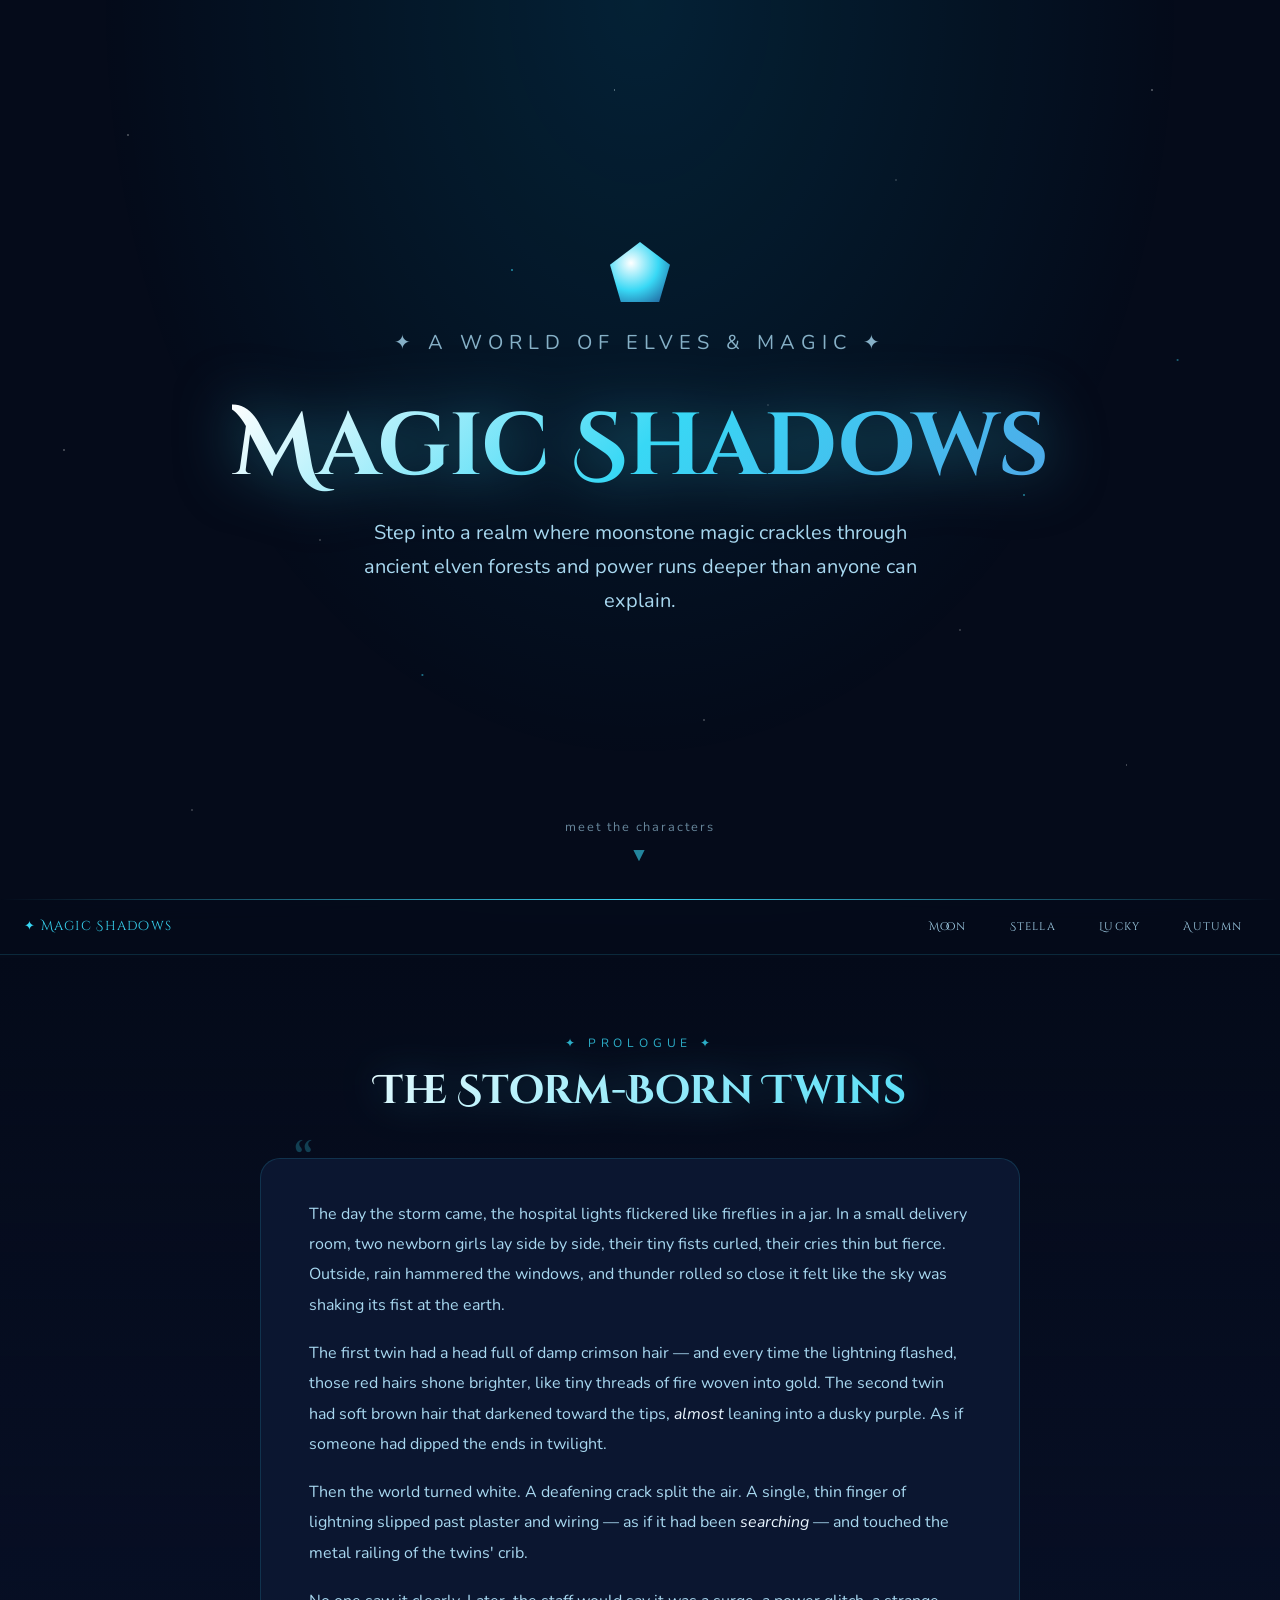
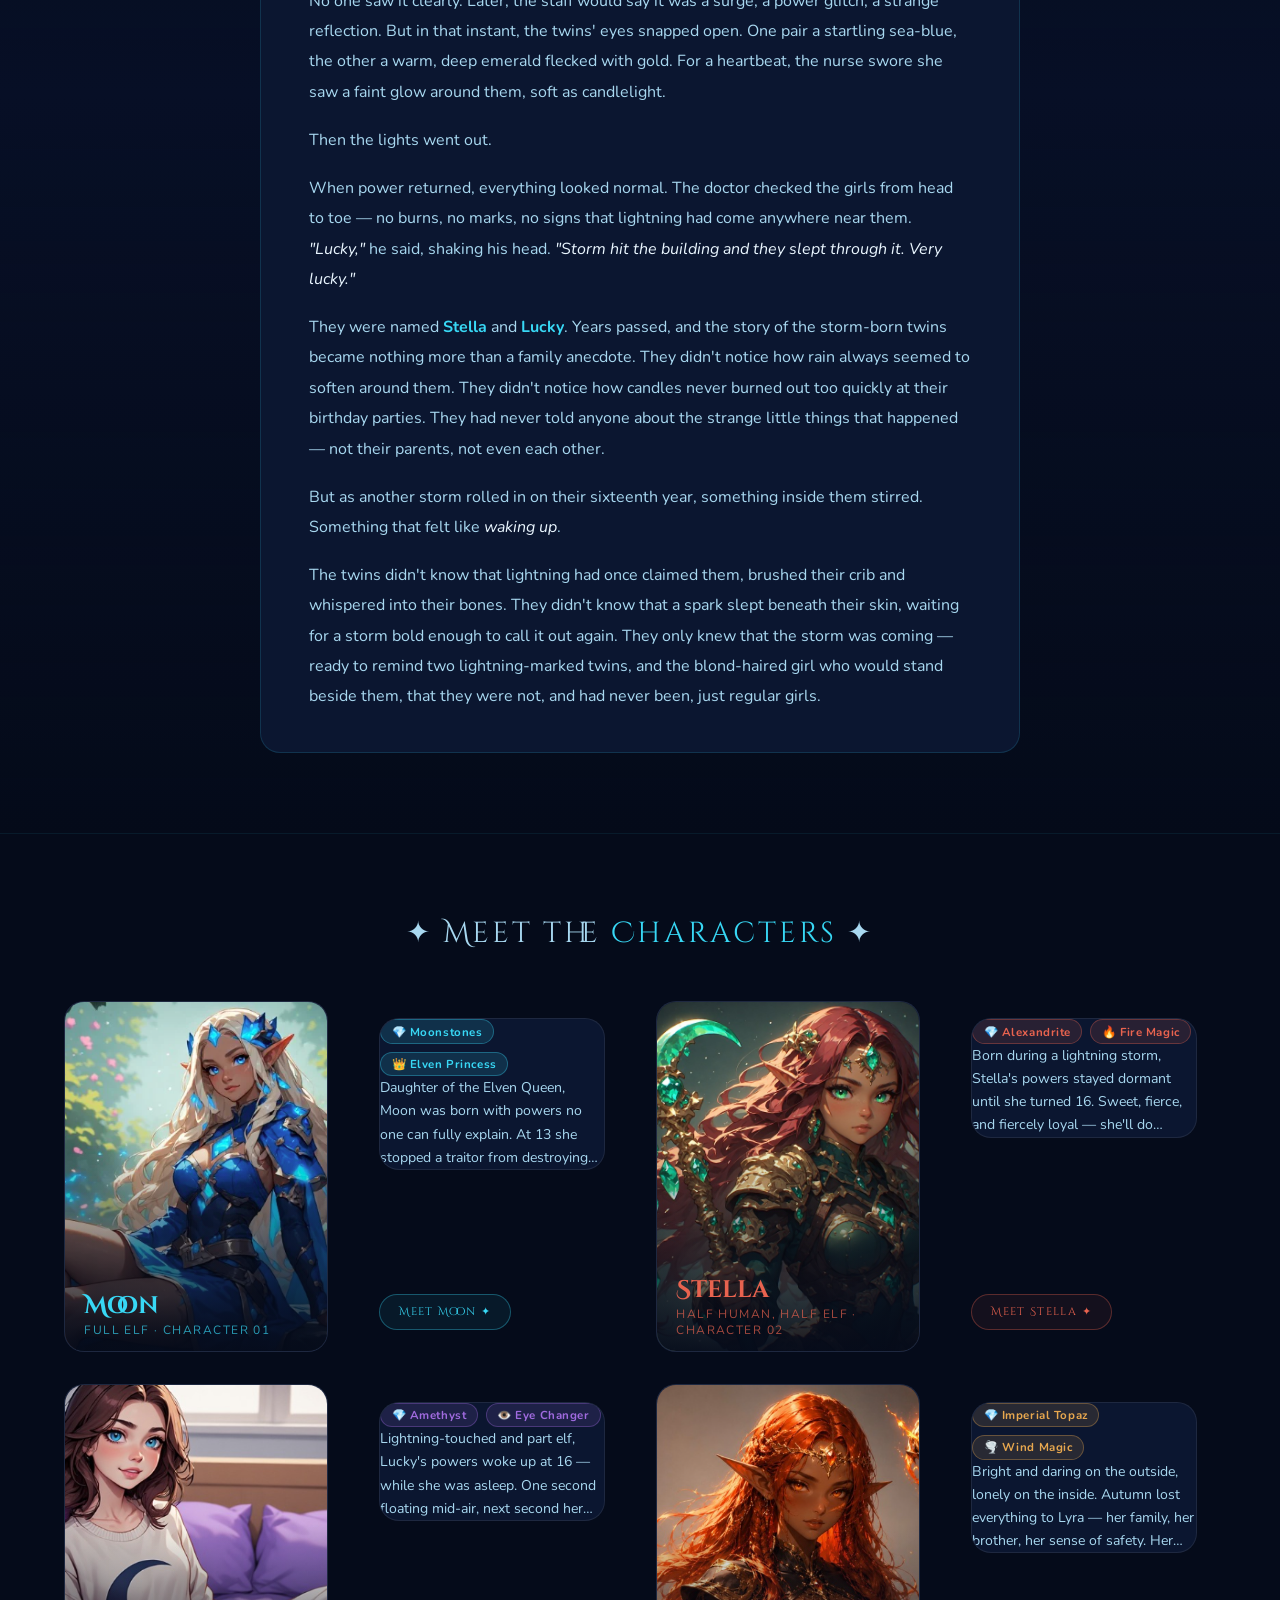
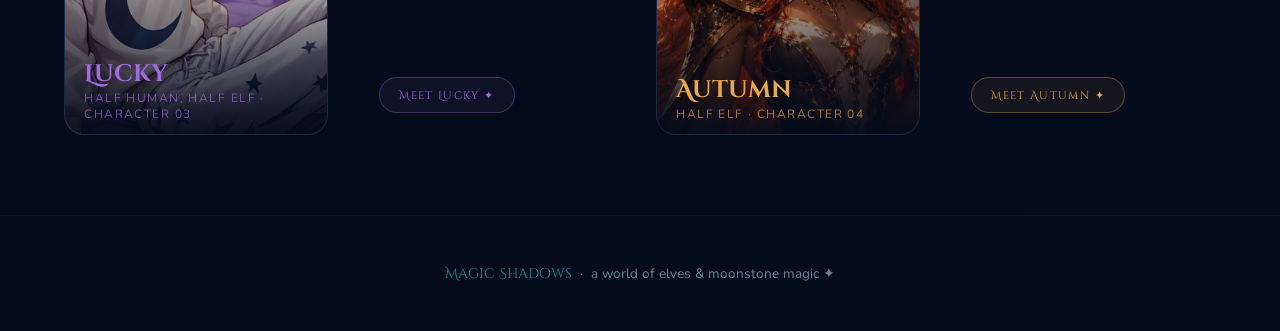
==== index.html @ 9cc31602 "Add prologue section to index page" ====
<!DOCTYPE html>
<html lang="en">
<head>
  <meta charset="UTF-8" />
  <meta name="viewport" content="width=device-width, initial-scale=1.0" />
  <title>Magic Shadows ✨</title>
  <link rel="preconnect" href="https://fonts.googleapis.com" />
  <link rel="preconnect" href="https://fonts.gstatic.com" crossorigin />
  <link href="https://fonts.googleapis.com/css2?family=Cinzel+Decorative:wght@400;700&family=Nunito:ital,wght@0,400;0,600;0,700;1,400&display=swap" rel="stylesheet" />
  <link rel="stylesheet" href="css/styles.css" />
</head>
<body>

<div class="stars"></div>

<!-- ── Hero ── -->
<section class="hero">
  <div class="hero-gem"></div>
  <p class="hero-sparkle">✦ a world of elves &amp; magic ✦</p>
  <h1>Magic Shadows</h1>
  <p>Step into a realm where moonstone magic crackles through ancient elven forests and power runs deeper than anyone can explain.</p>
  <div class="scroll-hint">meet the characters</div>
</section>

<!-- ── Nav ── -->
<nav>
  <a href="index.html" class="nav-home">✦ Magic Shadows</a>
  <a href="moon.html"   class="nav-link">Moon</a>
  <a href="stella.html" class="nav-link">Stella</a>
  <a href="lucky.html"  class="nav-link">Lucky</a>
  <a href="autumn.html" class="nav-link">Autumn</a>
</nav>

<!-- ── Prologue ── -->
<section class="prologue-section">
  <div class="prologue-inner">
    <p class="prologue-label">✦ Prologue ✦</p>
    <h2 class="prologue-title">The Storm-Born Twins</h2>
    <div class="prologue-text">
      <p>The day the storm came, the hospital lights flickered like fireflies in a jar. In a small delivery room, two newborn girls lay side by side, their tiny fists curled, their cries thin but fierce. Outside, rain hammered the windows, and thunder rolled so close it felt like the sky was shaking its fist at the earth.</p>
      <p>The first twin had a head full of damp crimson hair — and every time the lightning flashed, those red hairs shone brighter, like tiny threads of fire woven into gold. The second twin had soft brown hair that darkened toward the tips, <em>almost</em> leaning into a dusky purple. As if someone had dipped the ends in twilight.</p>
      <p>Then the world turned white. A deafening crack split the air. A single, thin finger of lightning slipped past plaster and wiring — as if it had been <em>searching</em> — and touched the metal railing of the twins' crib.</p>
      <p>No one saw it clearly. Later, the staff would say it was a surge, a power glitch, a strange reflection. But in that instant, the twins' eyes snapped open. One pair a startling sea-blue, the other a warm, deep emerald flecked with gold. For a heartbeat, the nurse swore she saw a faint glow around them, soft as candlelight.</p>
      <p>Then the lights went out.</p>
      <p>When power returned, everything looked normal. The doctor checked the girls from head to toe — no burns, no marks, no signs that lightning had come anywhere near them. <em>"Lucky,"</em> he said, shaking his head. <em>"Storm hit the building and they slept through it. Very lucky."</em></p>
      <p>They were named <strong>Stella</strong> and <strong>Lucky</strong>. Years passed, and the story of the storm-born twins became nothing more than a family anecdote. They didn't notice how rain always seemed to soften around them. They didn't notice how candles never burned out too quickly at their birthday parties. They had never told anyone about the strange little things that happened — not their parents, not even each other.</p>
      <p>But as another storm rolled in on their sixteenth year, something inside them stirred. Something that felt like <em>waking up</em>.</p>
      <p>The twins didn't know that lightning had once claimed them, brushed their crib and whispered into their bones. They didn't know that a spark slept beneath their skin, waiting for a storm bold enough to call it out again. They only knew that the storm was coming — ready to remind two lightning-marked twins, and the blond-haired girl who would stand beside them, that they were not, and had never been, just regular girls.</p>
    </div>
  </div>
</section>

<!-- ── Character Previews ── -->
<div class="characters-section">
  <p class="characters-heading">✦ Meet the <span>Characters</span> ✦</p>

  <div class="preview-grid">

    <!-- MOON -->
    <a href="moon.html" class="preview-card" style="--card-accent:#38d8f5">
      <div class="preview-card-img">
        <img src="images/moon-normal.png" alt="Moon" loading="lazy" />
        <div class="preview-card-img-label">
          <div class="preview-card-name" style="color:#38d8f5">Moon</div>
          <div class="preview-card-creature" style="color:#38d8f5">Full Elf · Character 01</div>
        </div>
      </div>
      <div class="preview-card-body">
        <div class="preview-card-gems">
          <span class="preview-gem-tag" style="background:#38d8f522;border:1px solid #38d8f555;color:#38d8f5">💎 Moonstones</span>
          <span class="preview-gem-tag" style="background:#38d8f522;border:1px solid #38d8f555;color:#38d8f5">👑 Elven Princess</span>
        </div>
        <p class="preview-card-summary">Daughter of the Elven Queen, Moon was born with powers no one can fully explain. At 13 she stopped a traitor from destroying the kingdom — and she's only grown stronger since. Her favourite form? The fox. 🦊</p>
        <a href="moon.html" class="preview-card-cta" style="color:#38d8f5;border-color:#38d8f555;background:#38d8f511">
          Meet Moon ✦
        </a>
      </div>
    </a>

    <!-- STELLA -->
    <a href="stella.html" class="preview-card" style="--card-accent:#e8634f">
      <div class="preview-card-img">
        <img src="images/stella-normal.jpg" alt="Stella" loading="lazy" />
        <div class="preview-card-img-label">
          <div class="preview-card-name" style="color:#e8634f">Stella</div>
          <div class="preview-card-creature" style="color:#e8634f">Half Human, Half Elf · Character 02</div>
        </div>
      </div>
      <div class="preview-card-body">
        <div class="preview-card-gems">
          <span class="preview-gem-tag" style="background:#e8634f22;border:1px solid #e8634f55;color:#e8634f">💎 Alexandrite</span>
          <span class="preview-gem-tag" style="background:#e8634f22;border:1px solid #e8634f55;color:#e8634f">🔥 Fire Magic</span>
        </div>
        <p class="preview-card-summary">Born during a lightning storm, Stella's powers stayed dormant until she turned 16. Sweet, fierce, and fiercely loyal — she'll do anything to protect the people she loves. And she really loves fire magic. 🔥</p>
        <a href="stella.html" class="preview-card-cta" style="color:#e8634f;border-color:#e8634f55;background:#e8634f11">
          Meet Stella ✦
        </a>
      </div>
    </a>

    <!-- LUCKY -->
    <a href="lucky.html" class="preview-card" style="--card-accent:#a06bdf">
      <div class="preview-card-img">
        <img src="images/lucky-normal.png" alt="Lucky" loading="lazy" />
        <div class="preview-card-img-label">
          <div class="preview-card-name" style="color:#a06bdf">Lucky</div>
          <div class="preview-card-creature" style="color:#a06bdf">Half Human, Half Elf · Character 03</div>
        </div>
      </div>
      <div class="preview-card-body">
        <div class="preview-card-gems">
          <span class="preview-gem-tag" style="background:#a06bdf22;border:1px solid #a06bdf55;color:#a06bdf">💎 Amethyst</span>
          <span class="preview-gem-tag" style="background:#a06bdf22;border:1px solid #a06bdf55;color:#a06bdf">👁️ Eye Changer</span>
        </div>
        <p class="preview-card-summary">Lightning-touched and part elf, Lucky's powers woke up at 16 — while she was asleep. One second floating mid-air, next second her sister was screaming. Not exactly the cool awakening she imagined. ✨</p>
        <a href="lucky.html" class="preview-card-cta" style="color:#a06bdf;border-color:#a06bdf55;background:#a06bdf11">
          Meet Lucky ✦
        </a>
      </div>
    </a>

    <!-- AUTUMN -->
    <a href="autumn.html" class="preview-card" style="--card-accent:#e8a84f">
      <div class="preview-card-img">
        <img src="images/autumn-normal.png" alt="Autumn" loading="lazy" />
        <div class="preview-card-img-label">
          <div class="preview-card-name" style="color:#e8a84f">Autumn</div>
          <div class="preview-card-creature" style="color:#e8a84f">Half Elf · Character 04</div>
        </div>
      </div>
      <div class="preview-card-body">
        <div class="preview-card-gems">
          <span class="preview-gem-tag" style="background:#e8a84f22;border:1px solid #e8a84f55;color:#e8a84f">💎 Imperial Topaz</span>
          <span class="preview-gem-tag" style="background:#e8a84f22;border:1px solid #e8a84f55;color:#e8a84f">🌪️ Wind Magic</span>
        </div>
        <p class="preview-card-summary">Bright and daring on the outside, lonely on the inside. Autumn lost everything to Lyra — her family, her brother, her sense of safety. Her wind powers are rare enough to be dangerous. And her story is just beginning. 🍂</p>
        <a href="autumn.html" class="preview-card-cta" style="color:#e8a84f;border-color:#e8a84f55;background:#e8a84f11">
          Meet Autumn ✦
        </a>
      </div>
    </a>

  </div>
</div>

<footer>
  <span>Magic Shadows</span> &nbsp;·&nbsp; a world of elves &amp; moonstone magic ✦
</footer>

</body>
</html>
---- css/styles.css ----
/* ═══════════════════════════════════════════════════════════
   Magic Shadows — Shared Stylesheet
   ═══════════════════════════════════════════════════════════ */

*, *::before, *::after { box-sizing: border-box; margin: 0; padding: 0; }

:root {
  --navy:  #050b1a;
  --card:  #0b1630;
  --white: #eaf6ff;
  --soft:  #a8d8f0;
}

html { scroll-behavior: smooth; }

body {
  background: var(--navy);
  color: var(--white);
  font-family: 'Nunito', sans-serif;
  overflow-x: hidden;
}

/* ── Stars ── */
.stars {
  position: fixed; inset: 0; pointer-events: none; z-index: 0;
  background:
    radial-gradient(1px   1px   at 10% 15%, rgba(255,255,255,.8) 0%, transparent 100%),
    radial-gradient(1px   1px   at 25% 60%, rgba(255,255,255,.6) 0%, transparent 100%),
    radial-gradient(1.5px 1.5px at 40% 30%, rgba(56,216,245,.9)  0%, transparent 100%),
    radial-gradient(1px   1px   at 55% 80%, rgba(255,255,255,.7) 0%, transparent 100%),
    radial-gradient(1px   1px   at 70% 20%, rgba(255,255,255,.5) 0%, transparent 100%),
    radial-gradient(1.5px 1.5px at 80% 55%, rgba(56,216,245,.8)  0%, transparent 100%),
    radial-gradient(1px   1px   at 90% 10%, rgba(255,255,255,.9) 0%, transparent 100%),
    radial-gradient(1px   1px   at 15% 90%, rgba(255,255,255,.6) 0%, transparent 100%),
    radial-gradient(1px   1px   at 60% 45%, rgba(255,255,255,.4) 0%, transparent 100%),
    radial-gradient(1.5px 1.5px at 33% 75%, rgba(56,216,245,.7)  0%, transparent 100%),
    radial-gradient(1px   1px   at 88% 85%, rgba(255,255,255,.5) 0%, transparent 100%),
    radial-gradient(1px   1px   at  5% 50%, rgba(255,255,255,.8) 0%, transparent 100%),
    radial-gradient(1px   1px   at 75% 70%, rgba(255,255,255,.6) 0%, transparent 100%),
    radial-gradient(1px   1px   at 48% 10%, rgba(255,255,255,.7) 0%, transparent 100%),
    radial-gradient(1.5px 1.5px at 92% 40%, rgba(56,216,245,.6)  0%, transparent 100%);
}

/* ── Nav ── */
nav {
  position: sticky; top: 0; z-index: 100;
  background: rgba(5,11,26,.85); backdrop-filter: blur(12px);
  border-bottom: 1px solid rgba(56,216,245,.15);
  display: flex; justify-content: center; align-items: center;
  gap: 1rem; padding: .75rem 1.5rem; flex-wrap: wrap;
}

.nav-home {
  font-family: 'Cinzel Decorative', serif;
  font-size: .8rem; color: #38d8f5; text-decoration: none;
  letter-spacing: .1em; margin-right: auto;
  transition: opacity .2s;
}
.nav-home:hover { opacity: .7; }

nav a.nav-link {
  font-family: 'Cinzel Decorative', serif;
  font-size: .7rem; color: var(--soft); text-decoration: none;
  letter-spacing: .1em; padding: .4rem .8rem; border-radius: 20px;
  border: 1px solid transparent; transition: all .2s;
}
nav a.nav-link:hover, nav a.nav-link.active {
  color: #38d8f5; border-color: rgba(56,216,245,.4);
  background: rgba(56,216,245,.08); text-shadow: 0 0 10px #38d8f5;
}

/* ── Footer ── */
footer {
  position: relative; z-index: 1; text-align: center; padding: 3rem 1rem;
  border-top: 1px solid rgba(56,216,245,.1);
  color: var(--soft); font-size: .85rem; opacity: .6;
}
footer span { font-family: 'Cinzel Decorative', serif; color: #38d8f5; opacity: 1; }

/* ── Lightbox ── */
.lightbox {
  display: none; position: fixed; inset: 0; z-index: 1000;
  background: rgba(0,0,0,.85); backdrop-filter: blur(8px);
  align-items: center; justify-content: center;
}
.lightbox.open { display: flex; }
.lightbox img {
  max-width: 90vw; max-height: 90vh; border-radius: 16px;
  border: 2px solid rgba(56,216,245,.5); box-shadow: 0 0 60px rgba(0,200,255,.3);
}
.lightbox-close {
  position: absolute; top: 1.5rem; right: 1.5rem;
  background: none; border: none; color: var(--white);
  font-size: 2rem; cursor: pointer; opacity: .7; transition: opacity .2s;
}
.lightbox-close:hover { opacity: 1; }

/* ══════════════════════════════════════════════
   PROLOGUE
   ══════════════════════════════════════════════ */

.prologue-section {
  position: relative; z-index: 1;
  padding: 5rem 1.5rem;
  background: linear-gradient(180deg, transparent, rgba(10,20,50,.5), transparent);
  border-bottom: 1px solid rgba(56,216,245,.08);
}

.prologue-inner {
  max-width: 760px; margin: 0 auto; text-align: center;
}

.prologue-label {
  font-size: .75rem; letter-spacing: .4em; text-transform: uppercase;
  color: #38d8f5; margin-bottom: .8rem; opacity: .8;
}

.prologue-title {
  font-family: 'Cinzel Decorative', serif;
  font-size: clamp(1.5rem, 4vw, 2.5rem);
  background: linear-gradient(135deg, #fff, #38d8f5);
  -webkit-background-clip: text; -webkit-text-fill-color: transparent; background-clip: text;
  filter: drop-shadow(0 0 20px rgba(56,216,245,.3));
  margin-bottom: 2.5rem;
}

.prologue-text {
  text-align: left;
  background: #0b1630;
  border: 1px solid rgba(56,216,245,.15);
  border-radius: 20px;
  padding: 2.5rem 3rem;
  position: relative;
}

/* decorative quote mark */
.prologue-text::before {
  content: '\201C';
  position: absolute; top: -1.2rem; left: 2rem;
  font-family: 'Cinzel Decorative', serif;
  font-size: 4rem; line-height: 1;
  color: #38d8f5; opacity: .25;
  pointer-events: none;
}

.prologue-text p {
  color: var(--soft);
  font-size: 1rem; line-height: 1.9;
  margin-bottom: 1.1rem;
}
.prologue-text p:last-child { margin-bottom: 0; }

.prologue-text em { color: var(--white); font-style: italic; }
.prologue-text strong { color: #38d8f5; font-weight: 700; }

@media (max-width: 600px) {
  .prologue-text { padding: 1.5rem; }
}

/* ══════════════════════════════════════════════
   INDEX PAGE — Preview Cards
   ══════════════════════════════════════════════ */

.hero {
  position: relative; z-index: 1; min-height: 100vh;
  display: flex; flex-direction: column;
  align-items: center; justify-content: center;
  text-align: center; padding: 2rem;
  background: radial-gradient(ellipse at 50% 0%, rgba(0,200,255,.12) 0%, transparent 60%);
}
.hero::before {
  content: ''; position: absolute; bottom: 0; left: 0; right: 0; height: 1px;
  background: linear-gradient(90deg, transparent, #38d8f5, transparent);
}
.hero-sparkle {
  font-size: 1.1rem; letter-spacing: .3em; text-transform: uppercase;
  color: #38d8f5; margin-bottom: 1rem; opacity: .8;
}
.hero h1 {
  font-family: 'Cinzel Decorative', serif;
  font-size: clamp(2.5rem, 8vw, 5.5rem); font-weight: 700;
  background: linear-gradient(135deg, #fff 0%, #38d8f5 50%, #4fa8e8 100%);
  -webkit-background-clip: text; -webkit-text-fill-color: transparent; background-clip: text;
  filter: drop-shadow(0 0 30px rgba(56,216,245,.5));
  line-height: 1.1; margin-bottom: 1.2rem;
}
.hero p {
  font-size: clamp(1rem, 2.5vw, 1.25rem);
  color: var(--soft); max-width: 560px; line-height: 1.7; margin-bottom: 2.5rem;
}
.hero-gem {
  width: 60px; height: 60px; margin-bottom: 1.5rem;
  background: radial-gradient(circle at 35% 35%, #fff, #38d8f5 50%, #1a4a8a);
  clip-path: polygon(50% 0%, 100% 38%, 82% 100%, 18% 100%, 0% 38%);
  filter: drop-shadow(0 0 20px #38d8f5);
  animation: gemPulse 3s ease-in-out infinite;
}
@keyframes gemPulse {
  0%,100% { filter: drop-shadow(0 0 20px #38d8f5); transform: scale(1); }
  50%      { filter: drop-shadow(0 0 40px #00c8ff); transform: scale(1.08); }
}
.scroll-hint {
  position: absolute; bottom: 2rem;
  display: flex; flex-direction: column; align-items: center; gap: .4rem;
  font-size: .8rem; color: var(--soft); opacity: .6; letter-spacing: .15em;
  animation: bounce 2s ease-in-out infinite;
}
.scroll-hint::after { content: '▼'; font-size: 1.2rem; color: #38d8f5; }
@keyframes bounce {
  0%,100% { transform: translateY(0); }
  50%      { transform: translateY(6px); }
}

/* Characters preview grid */
.characters-section {
  position: relative; z-index: 1;
  padding: 5rem 1.5rem;
  max-width: 1200px; margin: 0 auto;
}

.characters-heading {
  font-family: 'Cinzel Decorative', serif;
  font-size: clamp(1.2rem, 3vw, 1.8rem);
  text-align: center; margin-bottom: 3rem;
  color: var(--soft); letter-spacing: .1em;
}
.characters-heading span { color: #38d8f5; }

.preview-grid {
  display: grid;
  grid-template-columns: repeat(auto-fill, minmax(260px, 1fr));
  gap: 2rem;
}

.preview-card {
  background: var(--card);
  border-radius: 20px; overflow: hidden;
  border: 1px solid rgba(255,255,255,.08);
  text-decoration: none; color: inherit;
  display: flex; flex-direction: column;
  transition: transform .3s, box-shadow .3s, border-color .3s;
  position: relative;
}
.preview-card:hover {
  transform: translateY(-8px);
}

.preview-card-img {
  position: relative; aspect-ratio: 3/4; overflow: hidden;
}
.preview-card-img img {
  width: 100%; height: 100%; object-fit: cover; object-position: top;
  display: block; transition: transform .5s ease;
}
.preview-card:hover .preview-card-img img { transform: scale(1.06); }

.preview-card-img-placeholder {
  width: 100%; aspect-ratio: 3/4;
  display: flex; align-items: center; justify-content: center;
  flex-direction: column; gap: .5rem;
  background: rgba(11,22,48,.9);
  color: rgba(255,255,255,.2); font-size: .85rem; letter-spacing: .1em;
}
.preview-card-img-placeholder span { font-size: 2.5rem; opacity: .3; }

/* Gradient overlay on image */
.preview-card-img::after {
  content: ''; position: absolute; inset: 0;
  background: linear-gradient(180deg, transparent 40%, rgba(5,11,26,.95) 100%);
  pointer-events: none;
}

/* Name over image */
.preview-card-img-label {
  position: absolute; bottom: 0; left: 0; right: 0; z-index: 1;
  padding: 1.2rem 1.2rem .8rem;
}
.preview-card-name {
  font-family: 'Cinzel Decorative', serif;
  font-size: 1.5rem; font-weight: 700; line-height: 1;
  margin-bottom: .25rem;
}
.preview-card-creature {
  font-size: .75rem; text-transform: uppercase; letter-spacing: .12em;
  opacity: .7;
}

/* Card body */
.preview-card-body {
  padding: 1.1rem 1.2rem 1.4rem;
  flex: 1; display: flex; flex-direction: column; gap: .9rem;
}

.preview-card-gems {
  display: flex; gap: .5rem; flex-wrap: wrap;
}
.preview-gem-tag {
  font-size: .72rem; padding: .2rem .65rem; border-radius: 20px;
  letter-spacing: .05em; font-weight: 700;
}

.preview-card-summary {
  font-size: .88rem; line-height: 1.65;
  color: var(--soft); flex: 1;
  display: -webkit-box;
  -webkit-line-clamp: 4;
  -webkit-box-orient: vertical;
  overflow: hidden;
}

.preview-card-cta {
  display: inline-flex; align-items: center; gap: .5rem;
  font-family: 'Cinzel Decorative', serif;
  font-size: .7rem; letter-spacing: .12em;
  padding: .6rem 1.2rem; border-radius: 30px;
  border: 1px solid; text-decoration: none;
  transition: all .2s; align-self: flex-start;
  margin-top: auto;
}
.preview-card-cta:hover { opacity: .85; transform: translateX(3px); }

/* Accent glow on hover */
.preview-card::before {
  content: ''; position: absolute; inset: 0; border-radius: 20px;
  opacity: 0; transition: opacity .3s; pointer-events: none;
  box-shadow: inset 0 0 0 1px var(--card-accent, #38d8f5);
}
.preview-card:hover::before { opacity: 1; }
.preview-card:hover {
  box-shadow: 0 20px 60px color-mix(in srgb, var(--card-accent, #38d8f5) 25%, transparent);
}

/* ══════════════════════════════════════════════
   DETAIL PAGES — Character Card
   ══════════════════════════════════════════════ */

main { position: relative; z-index: 1; }

.character-section { padding: 5rem 1.5rem; }
.section-inner { max-width: 1100px; margin: 0 auto; }

.char-label {
  font-size: .75rem; letter-spacing: .4em; text-transform: uppercase;
  margin-bottom: .6rem; opacity: .8;
}
.char-title {
  font-family: 'Cinzel Decorative', serif;
  font-size: clamp(1.8rem, 5vw, 3rem);
  filter: drop-shadow(0 0 20px rgba(56,216,245,.4));
  margin-bottom: 2.5rem;
}

.intro-card {
  display: grid; grid-template-columns: 1fr 1fr;
  gap: 3rem; align-items: center; margin-bottom: 3rem;
}
@media (max-width: 700px) { .intro-card { grid-template-columns: 1fr; } }

.intro-img-wrap {
  position: relative; border-radius: 20px; overflow: hidden;
  border: 2px solid rgba(56,216,245,.3);
  box-shadow: 0 0 40px rgba(0,200,255,.2), 0 0 80px rgba(0,200,255,.08);
}
.intro-img-wrap img { width: 100%; display: block; transition: transform .4s ease; }
.intro-img-wrap:hover img { transform: scale(1.04); }
.intro-img-wrap::after {
  content: ''; position: absolute; inset: 0;
  background: linear-gradient(180deg, transparent 60%, rgba(5,11,26,.7));
  pointer-events: none;
}
.img-placeholder {
  width: 100%; aspect-ratio: 1/1;
  display: flex; flex-direction: column; align-items: center; justify-content: center;
  background: rgba(11,22,48,.8); color: rgba(255,255,255,.3);
  font-size: .9rem; gap: .5rem; letter-spacing: .1em;
}
.img-placeholder span { font-size: 2rem; opacity: .4; }

.stat-grid { display: grid; grid-template-columns: 1fr 1fr; gap: .8rem 1.5rem; }
.stat {
  background: var(--card); border: 1px solid rgba(56,216,245,.15);
  border-radius: 12px; padding: .7rem 1rem; transition: border-color .2s, box-shadow .2s;
}
.stat:hover { border-color: rgba(56,216,245,.4); box-shadow: 0 0 15px rgba(56,216,245,.1); }
.stat-label {
  font-size: .7rem; text-transform: uppercase; letter-spacing: .15em;
  opacity: .8; margin-bottom: .2rem;
}
.stat-value { font-weight: 700; font-size: .95rem; color: var(--white); }
.stat.wide { grid-column: span 2; }
.stat.missing .stat-value { color: rgba(255,255,255,.3); font-style: italic; font-weight: 400; }

.powers-list { display: flex; flex-wrap: wrap; gap: .5rem; margin-top: .4rem; }
.power-tag { border-radius: 20px; padding: .25rem .75rem; font-size: .8rem; white-space: nowrap; }

.story-box {
  background: var(--card); border-radius: 16px;
  border: 1px solid rgba(56,216,245,.15);
  padding: 1.5rem 2rem; margin-top: 1.5rem;
  line-height: 1.8; color: var(--soft); font-size: .95rem; position: relative;
}
.story-box::before {
  content: '✦'; position: absolute; top: -12px; left: 1.5rem;
  background: var(--navy); padding: 0 .5rem; font-size: 1.2rem;
  color: var(--story-accent, #38d8f5);
}
.story-box.missing {
  color: rgba(255,255,255,.25); font-style: italic; text-align: center; padding: 2rem;
}

.gem-divider { display: flex; align-items: center; gap: 1rem; margin: 2rem 0; }
.gem-divider::before, .gem-divider::after {
  content: ''; flex: 1; height: 1px;
  background: linear-gradient(90deg, transparent, rgba(56,216,245,.3), transparent);
}
.gem-icon {
  width: 16px; height: 16px;
  clip-path: polygon(50% 0%, 100% 38%, 82% 100%, 18% 100%, 0% 38%);
}

.forms-section-title {
  font-family: 'Cinzel Decorative', serif; font-size: 1.1rem;
  margin: 2.5rem 0 1rem;
  display: flex; align-items: center; gap: 1rem;
}
.forms-section-title::after {
  content: ''; flex: 1; height: 1px;
  background: linear-gradient(90deg, rgba(56,216,245,.4), transparent);
}

.forms-grid {
  display: grid; grid-template-columns: repeat(auto-fill, minmax(200px, 1fr)); gap: 1.2rem;
}
.form-card {
  background: var(--card); border: 1px solid rgba(56,216,245,.15);
  border-radius: 16px; overflow: hidden; cursor: pointer;
  transition: transform .3s, border-color .3s, box-shadow .3s;
}
.form-card:hover {
  transform: translateY(-6px); border-color: rgba(56,216,245,.5);
  box-shadow: 0 10px 40px rgba(0,200,255,.2);
}
.form-card img { width: 100%; aspect-ratio: 1/1; object-fit: cover; display: block; }
.form-placeholder {
  width: 100%; aspect-ratio: 1/1;
  display: flex; align-items: center; justify-content: center;
  flex-direction: column; gap: .4rem;
  background: rgba(11,22,48,.8); color: rgba(255,255,255,.2);
  font-size: .75rem; letter-spacing: .1em;
}
.form-placeholder span { font-size: 1.8rem; opacity: .3; }
.form-card-label {
  padding: .6rem 1rem; font-size: .8rem; font-weight: 700;
  text-transform: uppercase; letter-spacing: .1em; text-align: center;
}

/* Back button on detail pages */
.back-btn {
  display: inline-flex; align-items: center; gap: .5rem;
  font-family: 'Cinzel Decorative', serif; font-size: .7rem;
  letter-spacing: .1em; color: var(--soft); text-decoration: none;
  padding: .5rem 1rem; border-radius: 20px;
  border: 1px solid rgba(255,255,255,.1);
  transition: all .2s; margin-right: auto;
}
.back-btn:hover { color: #38d8f5; border-color: rgba(56,216,245,.4); }

/* Detail page hero banner */
.detail-hero {
  position: relative; z-index: 1;
  padding: 4rem 1.5rem 2rem;
  text-align: center;
  background: radial-gradient(ellipse at 50% 0%, rgba(0,200,255,.08) 0%, transparent 60%);
}
.detail-hero::after {
  content: ''; position: absolute; bottom: 0; left: 0; right: 0; height: 1px;
  background: linear-gradient(90deg, transparent, rgba(56,216,245,.3), transparent);
}
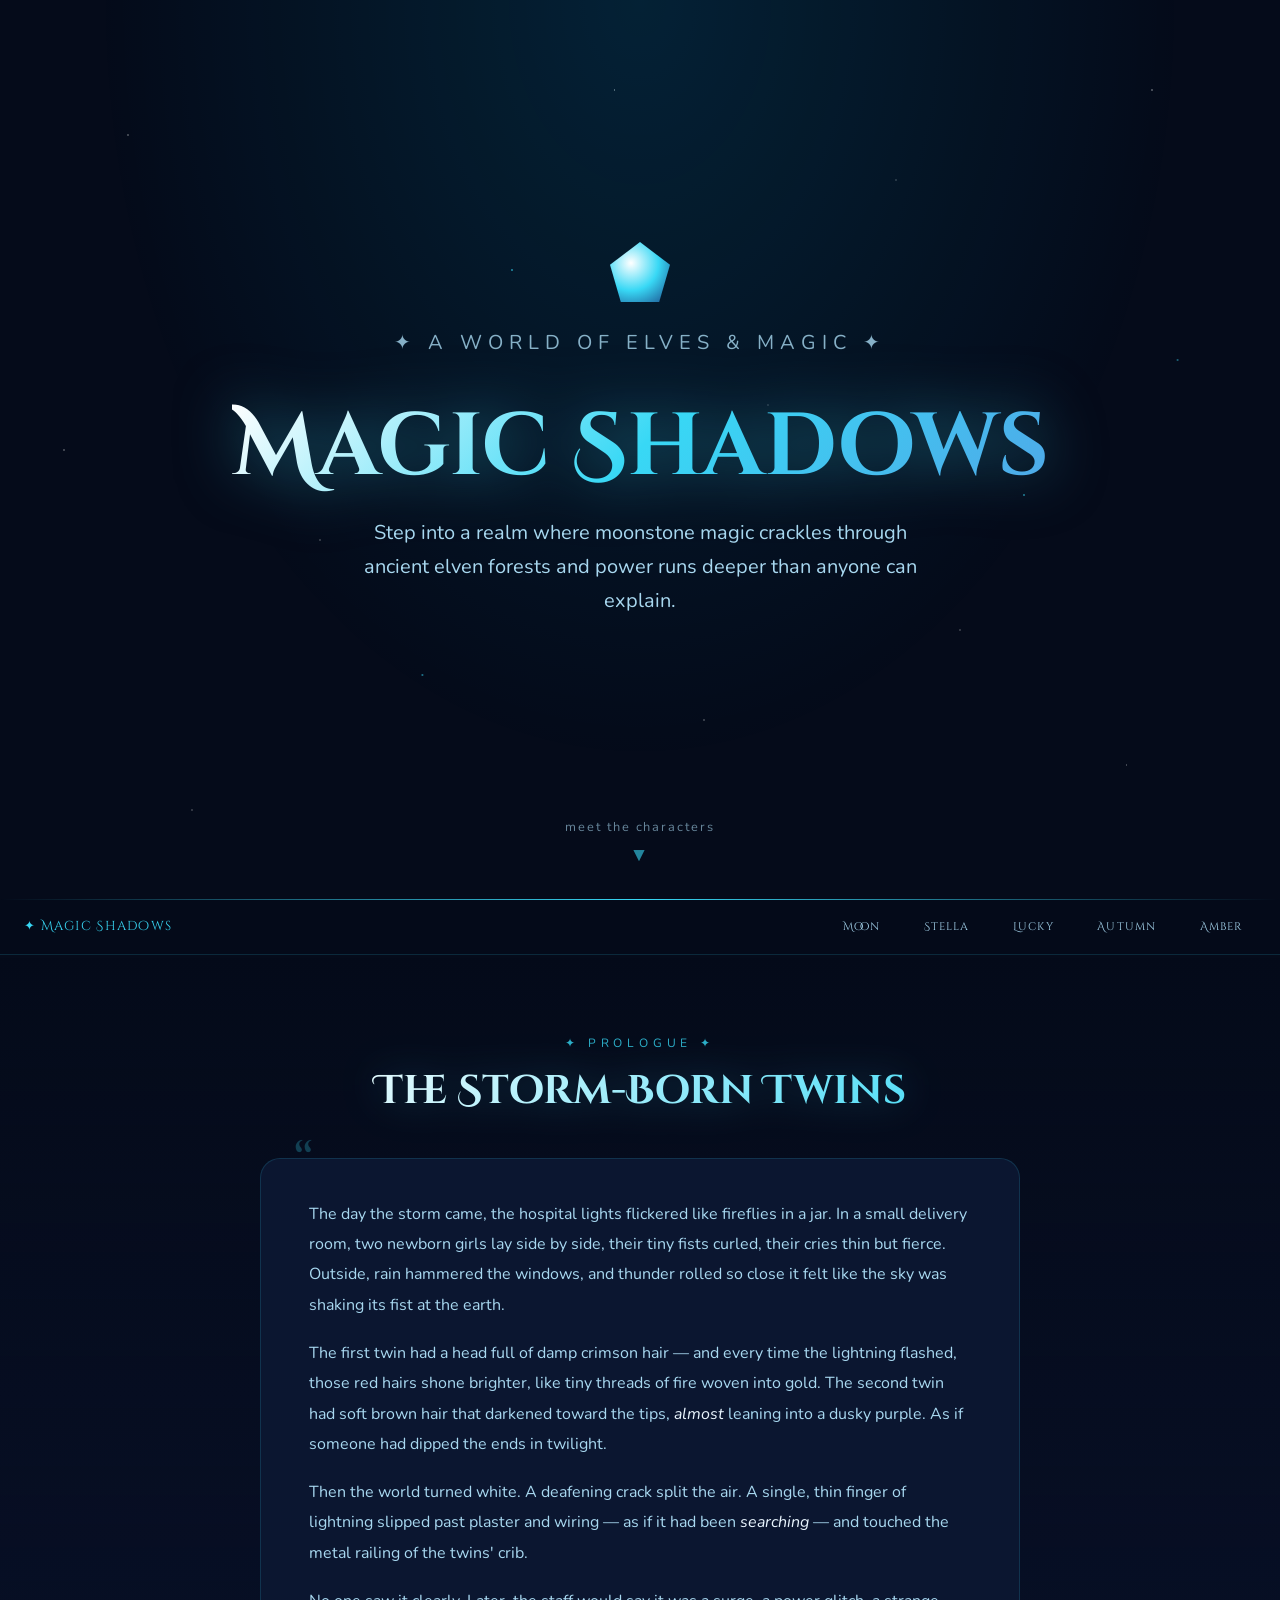
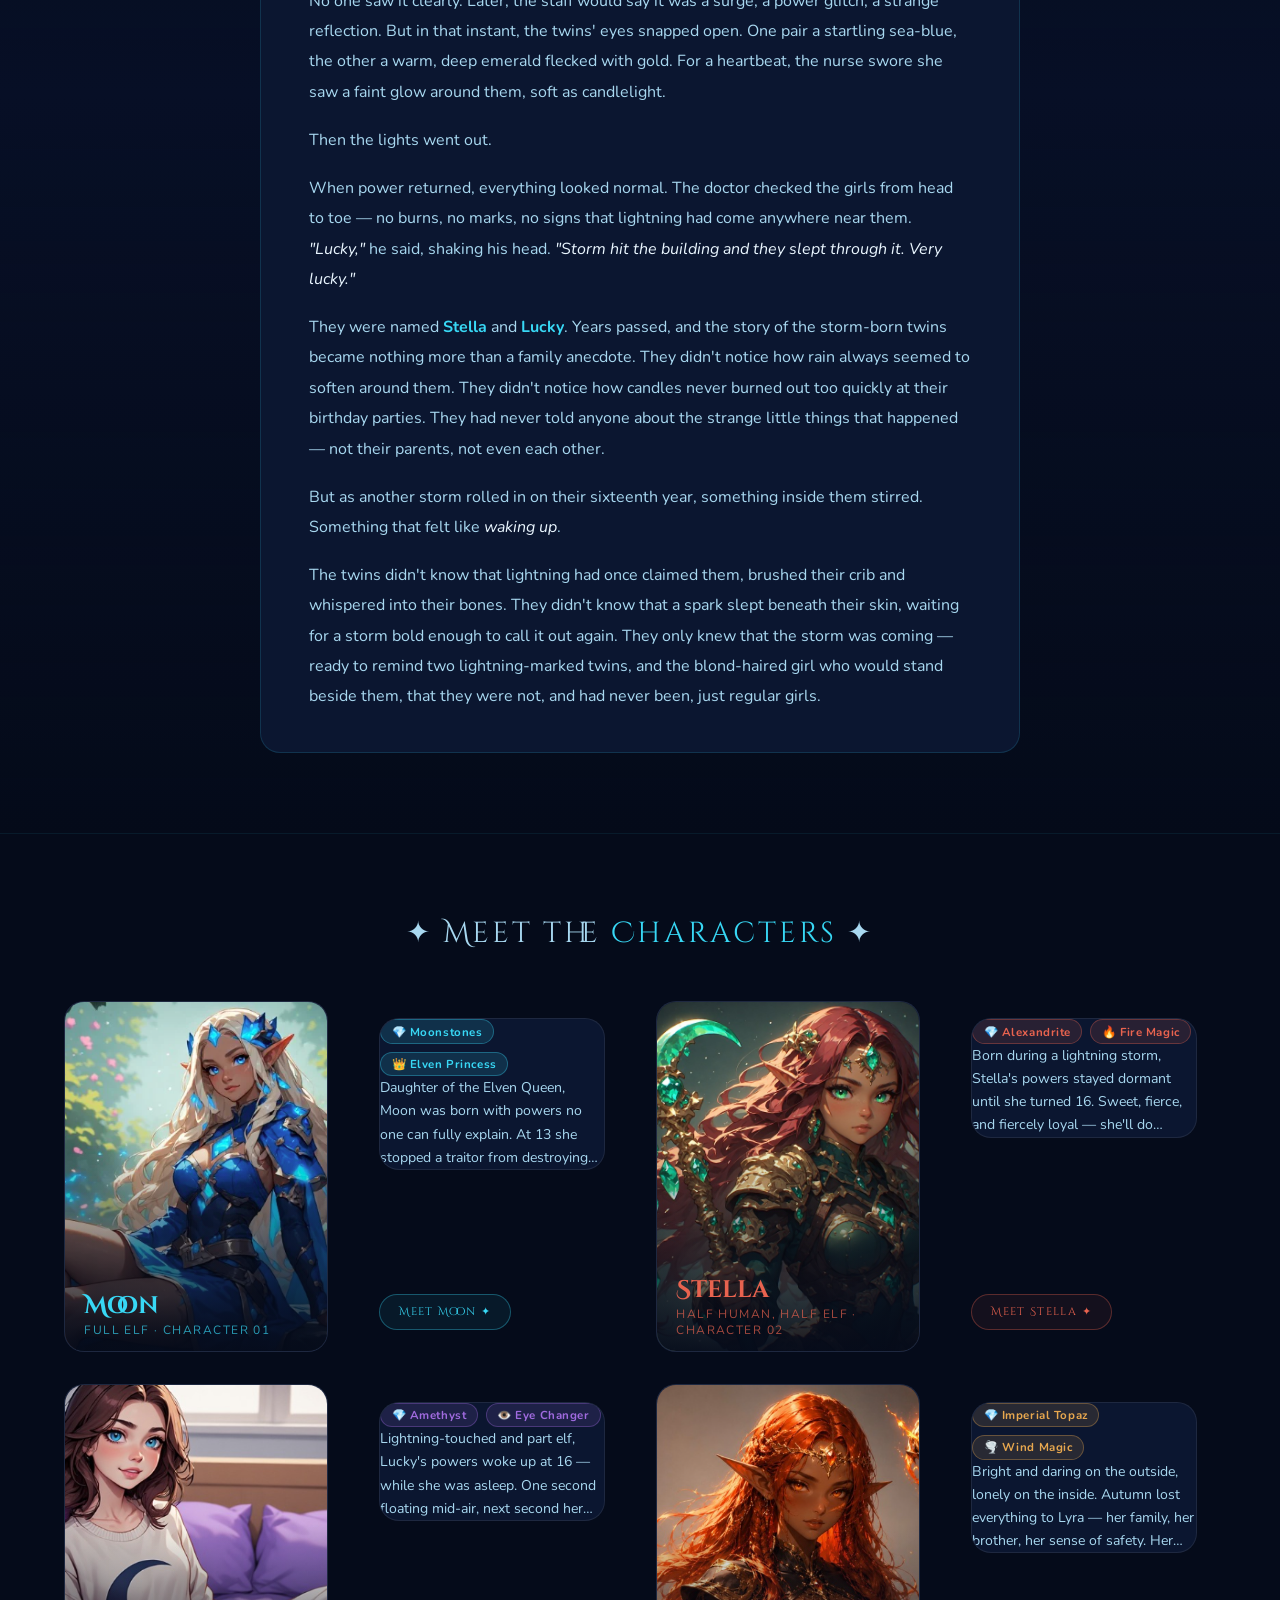
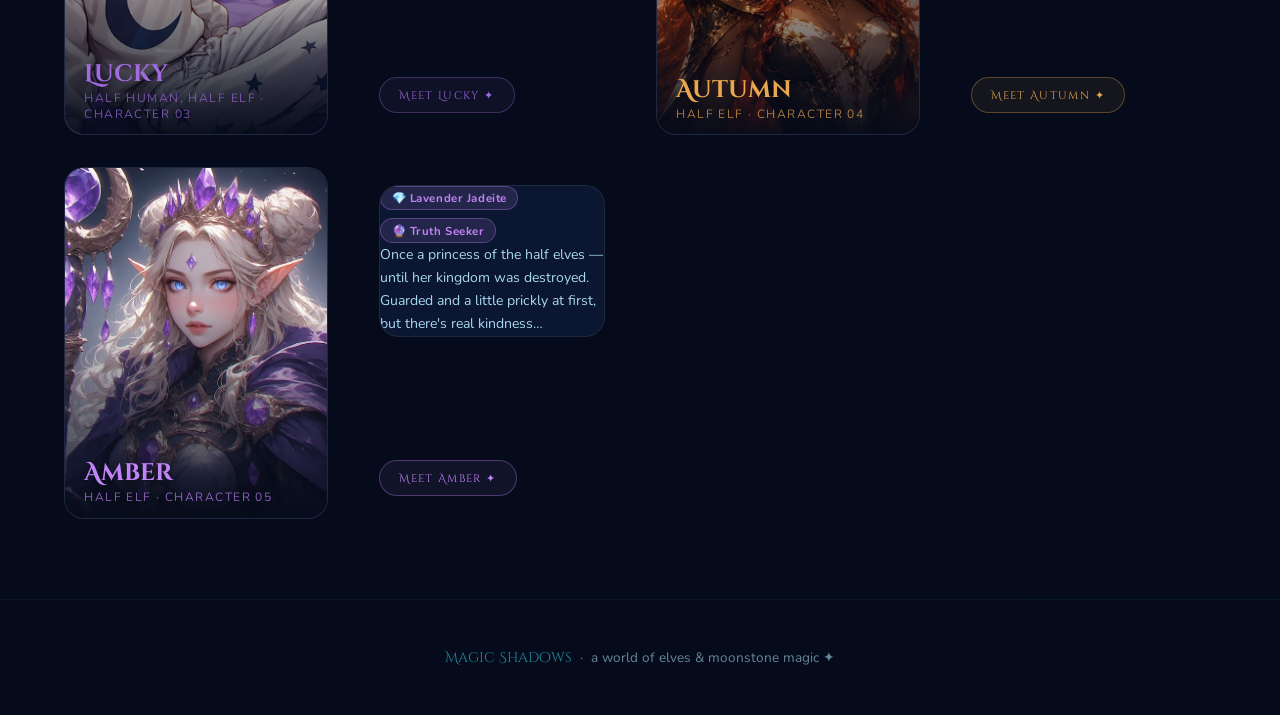
==== commit 6dfd0e59: "Add Amber as Character 05 with all images and nav updates" ====
--- a/index.html
+++ b/index.html
@@ -29,6 +29,7 @@
   <a href="stella.html" class="nav-link">Stella</a>
   <a href="lucky.html"  class="nav-link">Lucky</a>
   <a href="autumn.html" class="nav-link">Autumn</a>
+  <a href="amber.html"  class="nav-link">Amber</a>
 </nav>
 
 <!-- ── Prologue ── -->
@@ -140,6 +141,27 @@
       </div>
     </a>
 
+    <!-- AMBER -->
+    <a href="amber.html" class="preview-card" style="--card-accent:#c084f5">
+      <div class="preview-card-img">
+        <img src="images/amber-battle.png" alt="Amber" loading="lazy" />
+        <div class="preview-card-img-label">
+          <div class="preview-card-name" style="color:#c084f5">Amber</div>
+          <div class="preview-card-creature" style="color:#c084f5">Half Elf · Character 05</div>
+        </div>
+      </div>
+      <div class="preview-card-body">
+        <div class="preview-card-gems">
+          <span class="preview-gem-tag" style="background:#c084f522;border:1px solid #c084f555;color:#c084f5">💎 Lavender Jadeite</span>
+          <span class="preview-gem-tag" style="background:#c084f522;border:1px solid #c084f555;color:#c084f5">🔮 Truth Seeker</span>
+        </div>
+        <p class="preview-card-summary">Once a princess of the half elves — until her kingdom was destroyed. Guarded and a little prickly at first, but there's real kindness underneath. She's still learning to trust, still learning her powers. Her story is just beginning. 💜</p>
+        <a href="amber.html" class="preview-card-cta" style="color:#c084f5;border-color:#c084f555;background:#c084f511">
+          Meet Amber ✦
+        </a>
+      </div>
+    </a>
+
   </div>
 </div>
 
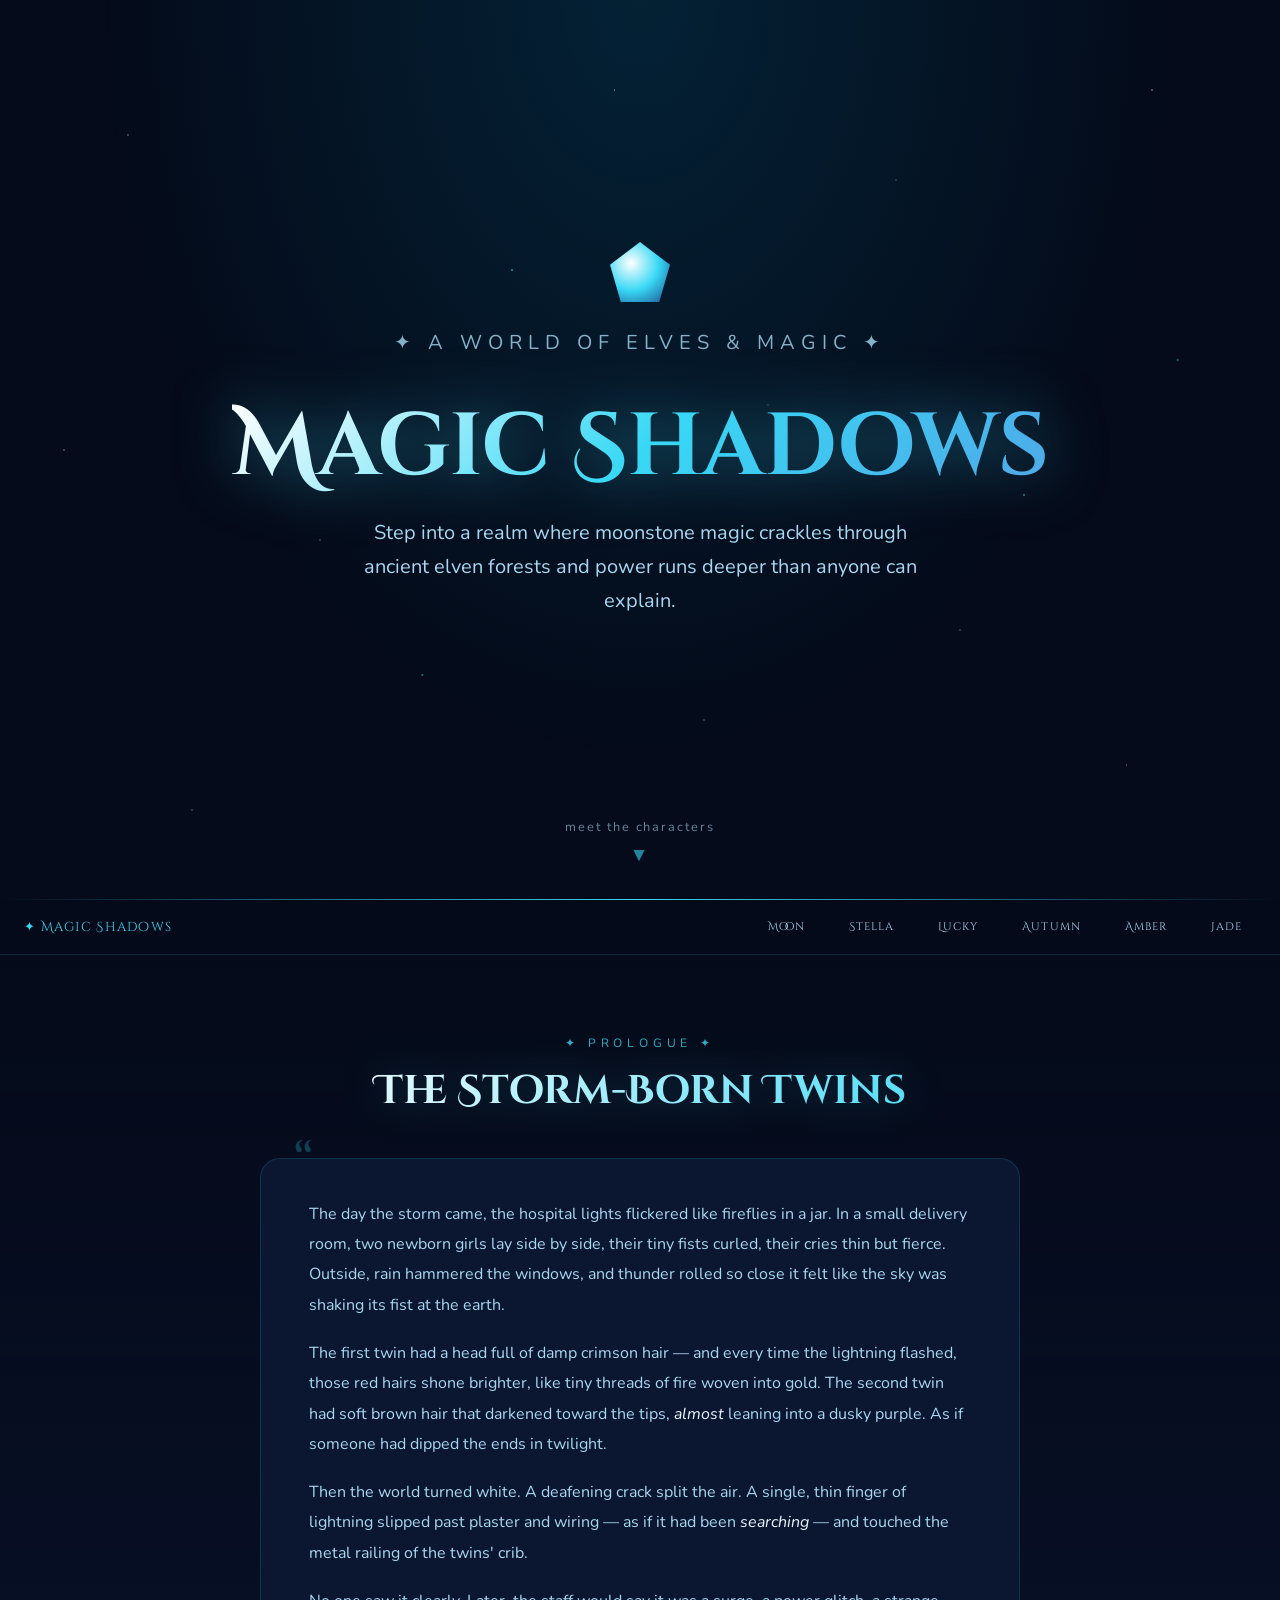
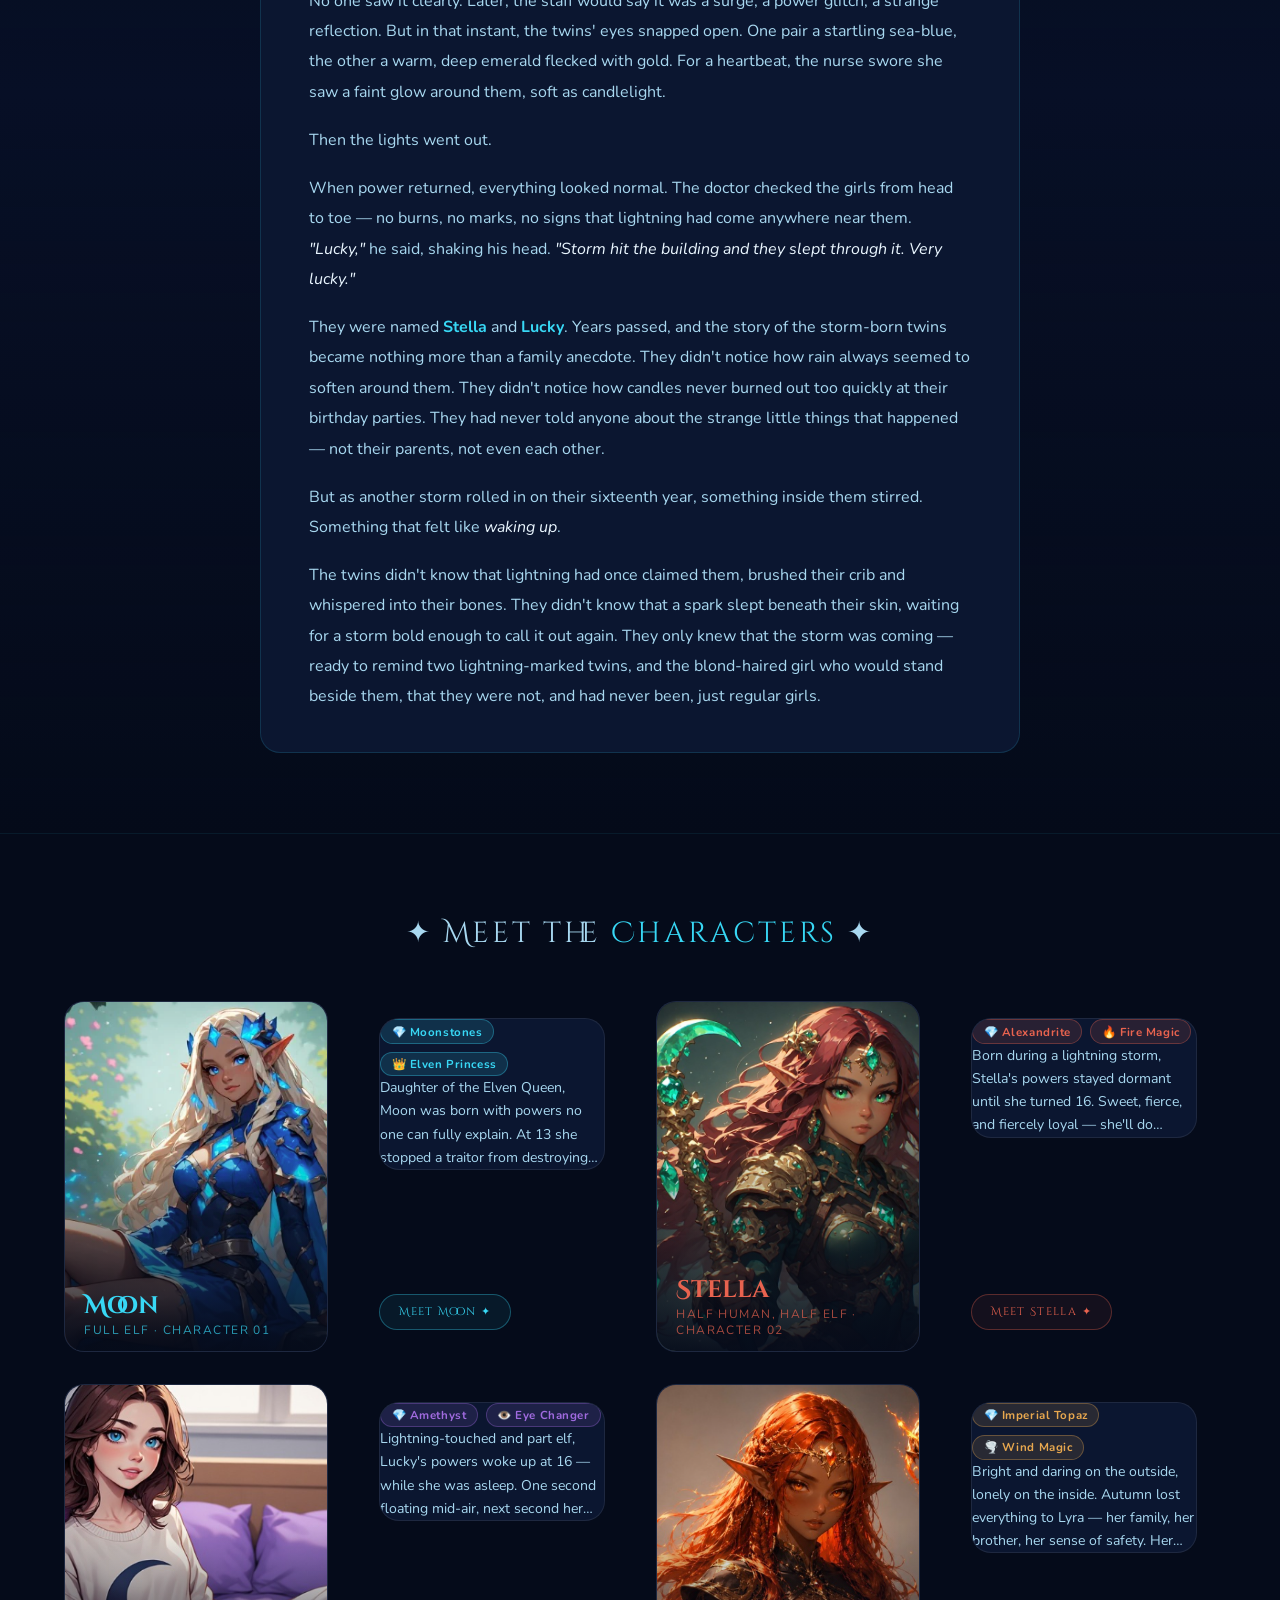
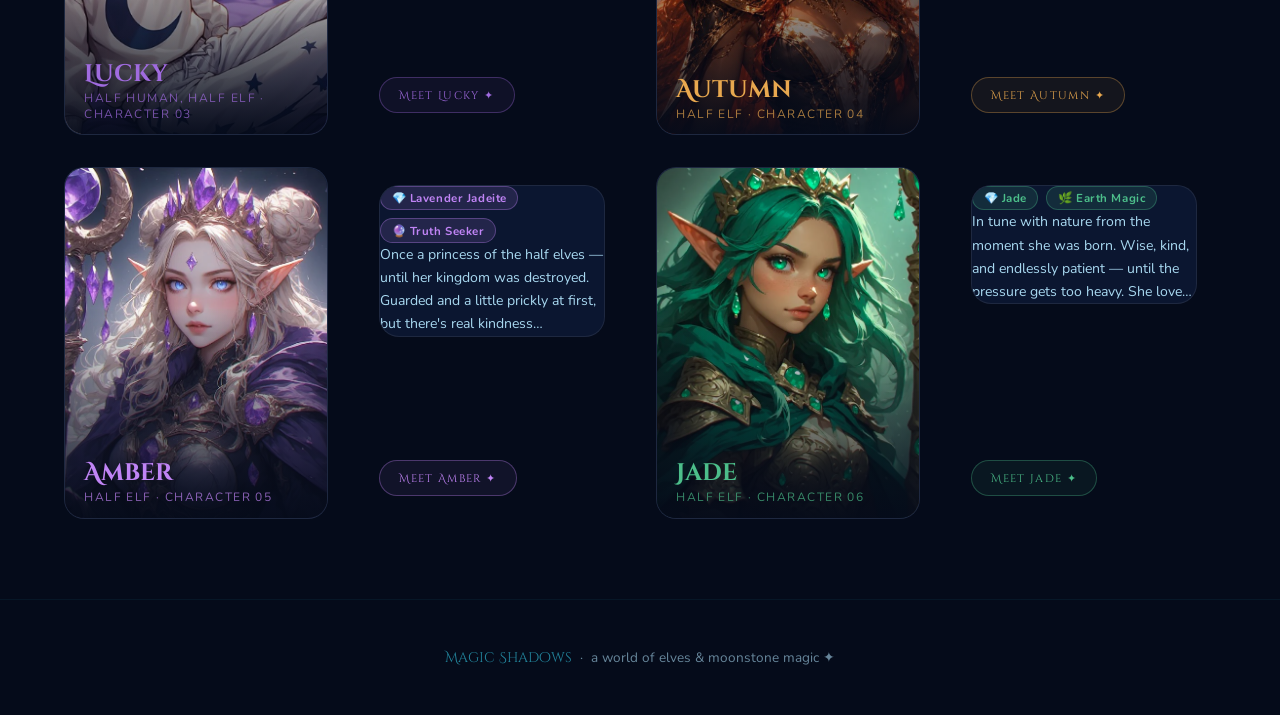
==== commit 7c949555: "Add Jade as Character 06 with images and nav updates" ====
--- a/index.html
+++ b/index.html
@@ -30,6 +30,7 @@
   <a href="lucky.html"  class="nav-link">Lucky</a>
   <a href="autumn.html" class="nav-link">Autumn</a>
   <a href="amber.html"  class="nav-link">Amber</a>
+  <a href="jade.html"   class="nav-link">Jade</a>
 </nav>
 
 <!-- ── Prologue ── -->
@@ -60,7 +61,7 @@
     <!-- MOON -->
     <a href="moon.html" class="preview-card" style="--card-accent:#38d8f5">
       <div class="preview-card-img">
-        <img src="images/moon-normal.png" alt="Moon" loading="lazy" />
+        <img src="images/moon/moon-normal.png" alt="Moon" loading="lazy" />
         <div class="preview-card-img-label">
           <div class="preview-card-name" style="color:#38d8f5">Moon</div>
           <div class="preview-card-creature" style="color:#38d8f5">Full Elf · Character 01</div>
@@ -81,7 +82,7 @@
     <!-- STELLA -->
     <a href="stella.html" class="preview-card" style="--card-accent:#e8634f">
       <div class="preview-card-img">
-        <img src="images/stella-normal.jpg" alt="Stella" loading="lazy" />
+        <img src="images/stella/stella-normal.jpg" alt="Stella" loading="lazy" />
         <div class="preview-card-img-label">
           <div class="preview-card-name" style="color:#e8634f">Stella</div>
           <div class="preview-card-creature" style="color:#e8634f">Half Human, Half Elf · Character 02</div>
@@ -102,7 +103,7 @@
     <!-- LUCKY -->
     <a href="lucky.html" class="preview-card" style="--card-accent:#a06bdf">
       <div class="preview-card-img">
-        <img src="images/lucky-normal.png" alt="Lucky" loading="lazy" />
+        <img src="images/lucky/lucky-normal.png" alt="Lucky" loading="lazy" />
         <div class="preview-card-img-label">
           <div class="preview-card-name" style="color:#a06bdf">Lucky</div>
           <div class="preview-card-creature" style="color:#a06bdf">Half Human, Half Elf · Character 03</div>
@@ -123,7 +124,7 @@
     <!-- AUTUMN -->
     <a href="autumn.html" class="preview-card" style="--card-accent:#e8a84f">
       <div class="preview-card-img">
-        <img src="images/autumn-normal.png" alt="Autumn" loading="lazy" />
+        <img src="images/autumn/autumn-normal.png" alt="Autumn" loading="lazy" />
         <div class="preview-card-img-label">
           <div class="preview-card-name" style="color:#e8a84f">Autumn</div>
           <div class="preview-card-creature" style="color:#e8a84f">Half Elf · Character 04</div>
@@ -144,7 +145,7 @@
     <!-- AMBER -->
     <a href="amber.html" class="preview-card" style="--card-accent:#c084f5">
       <div class="preview-card-img">
-        <img src="images/amber-battle.png" alt="Amber" loading="lazy" />
+        <img src="images/amber/amber-battle.png" alt="Amber" loading="lazy" />
         <div class="preview-card-img-label">
           <div class="preview-card-name" style="color:#c084f5">Amber</div>
           <div class="preview-card-creature" style="color:#c084f5">Half Elf · Character 05</div>
@@ -162,6 +163,27 @@
       </div>
     </a>
 
+    <!-- JADE -->
+    <a href="jade.html" class="preview-card" style="--card-accent:#4cbe8a">
+      <div class="preview-card-img">
+        <img src="images/jade/jade-normal.png" alt="Jade" loading="lazy" />
+        <div class="preview-card-img-label">
+          <div class="preview-card-name" style="color:#4cbe8a">Jade</div>
+          <div class="preview-card-creature" style="color:#4cbe8a">Half Elf · Character 06</div>
+        </div>
+      </div>
+      <div class="preview-card-body">
+        <div class="preview-card-gems">
+          <span class="preview-gem-tag" style="background:#4cbe8a22;border:1px solid #4cbe8a55;color:#4cbe8a">💎 Jade</span>
+          <span class="preview-gem-tag" style="background:#4cbe8a22;border:1px solid #4cbe8a55;color:#4cbe8a">🌿 Earth Magic</span>
+        </div>
+        <p class="preview-card-summary">In tune with nature from the moment she was born. Wise, kind, and endlessly patient — until the pressure gets too heavy. She loves animals, speaks to the earth, and carries a quiet power most people don't see coming. 🌿</p>
+        <a href="jade.html" class="preview-card-cta" style="color:#4cbe8a;border-color:#4cbe8a55;background:#4cbe8a11">
+          Meet Jade ✦
+        </a>
+      </div>
+    </a>
+
   </div>
 </div>
 
--- a/css/styles.css
+++ b/css/styles.css
@@ -46,14 +46,21 @@
   position: sticky; top: 0; z-index: 100;
   background: rgba(5,11,26,.85); backdrop-filter: blur(12px);
   border-bottom: 1px solid rgba(56,216,245,.15);
-  display: flex; justify-content: center; align-items: center;
-  gap: 1rem; padding: .75rem 1.5rem; flex-wrap: wrap;
-}
+  display: flex; align-items: center;
+  gap: 1rem; padding: .75rem 1.5rem;
+  /* Scroll horizontally on mobile, no wrapping */
+  overflow-x: auto; flex-wrap: nowrap;
+  /* Hide scrollbar across browsers */
+  scrollbar-width: none;
+  -ms-overflow-style: none;
+}
+nav::-webkit-scrollbar { display: none; }
 
 .nav-home {
   font-family: 'Cinzel Decorative', serif;
   font-size: .8rem; color: #38d8f5; text-decoration: none;
   letter-spacing: .1em; margin-right: auto;
+  flex-shrink: 0; /* never squish the home link */
   transition: opacity .2s;
 }
 .nav-home:hover { opacity: .7; }
@@ -63,6 +70,8 @@
   font-size: .7rem; color: var(--soft); text-decoration: none;
   letter-spacing: .1em; padding: .4rem .8rem; border-radius: 20px;
   border: 1px solid transparent; transition: all .2s;
+  flex-shrink: 0; /* keep links full size, let nav scroll instead */
+  white-space: nowrap;
 }
 nav a.nav-link:hover, nav a.nav-link.active {
   color: #38d8f5; border-color: rgba(56,216,245,.4);
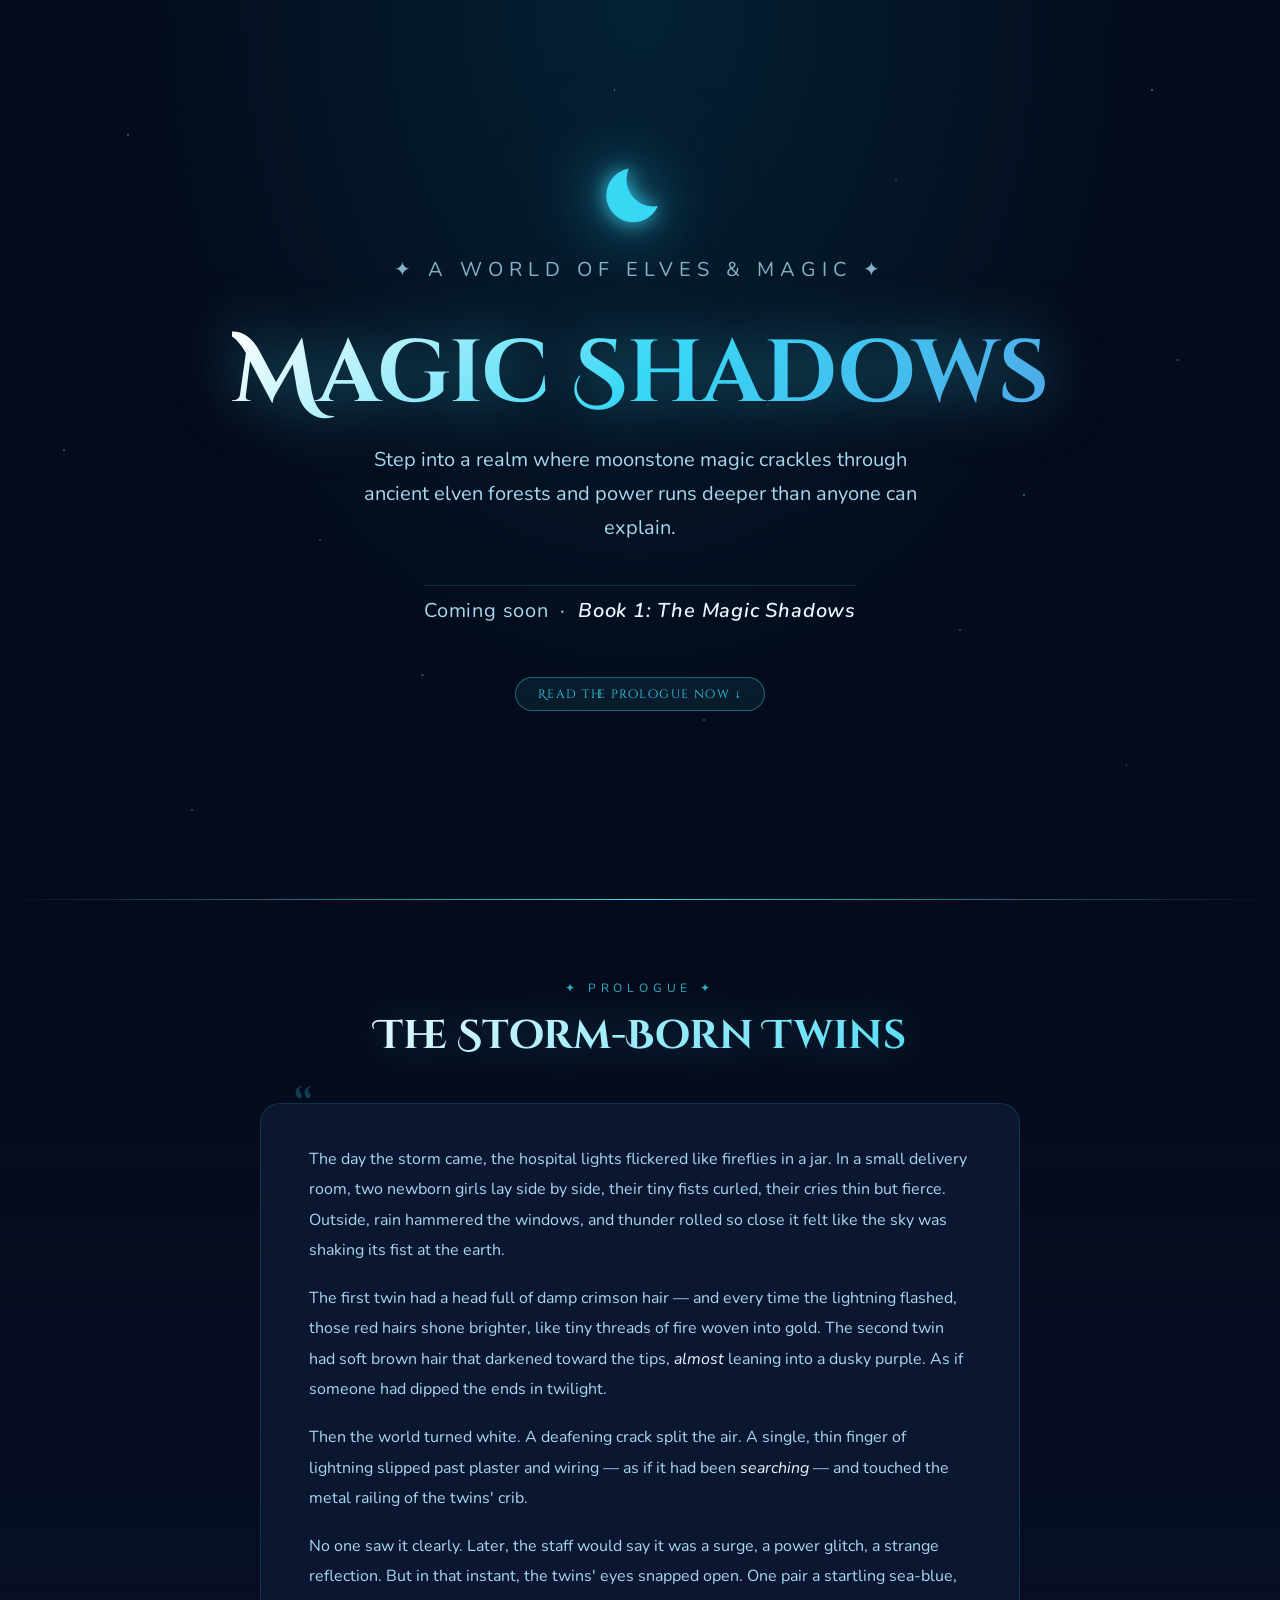
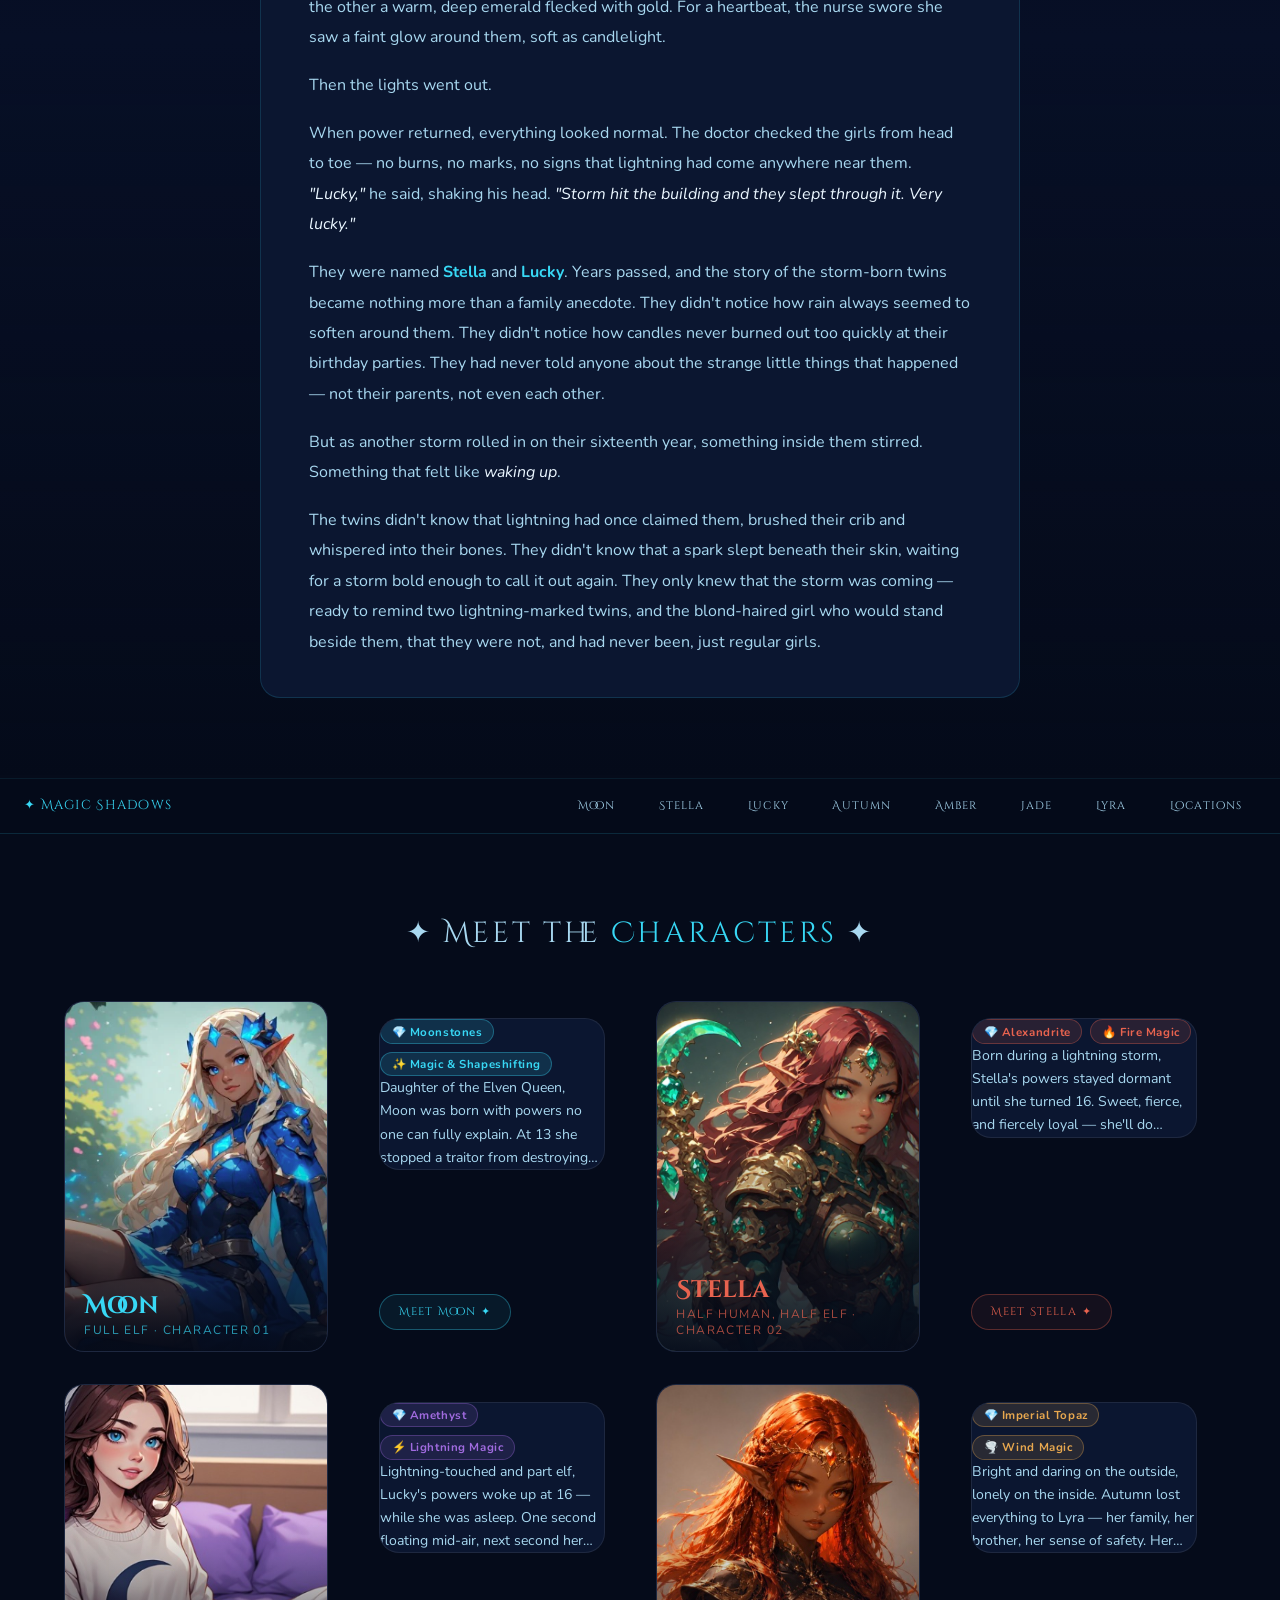
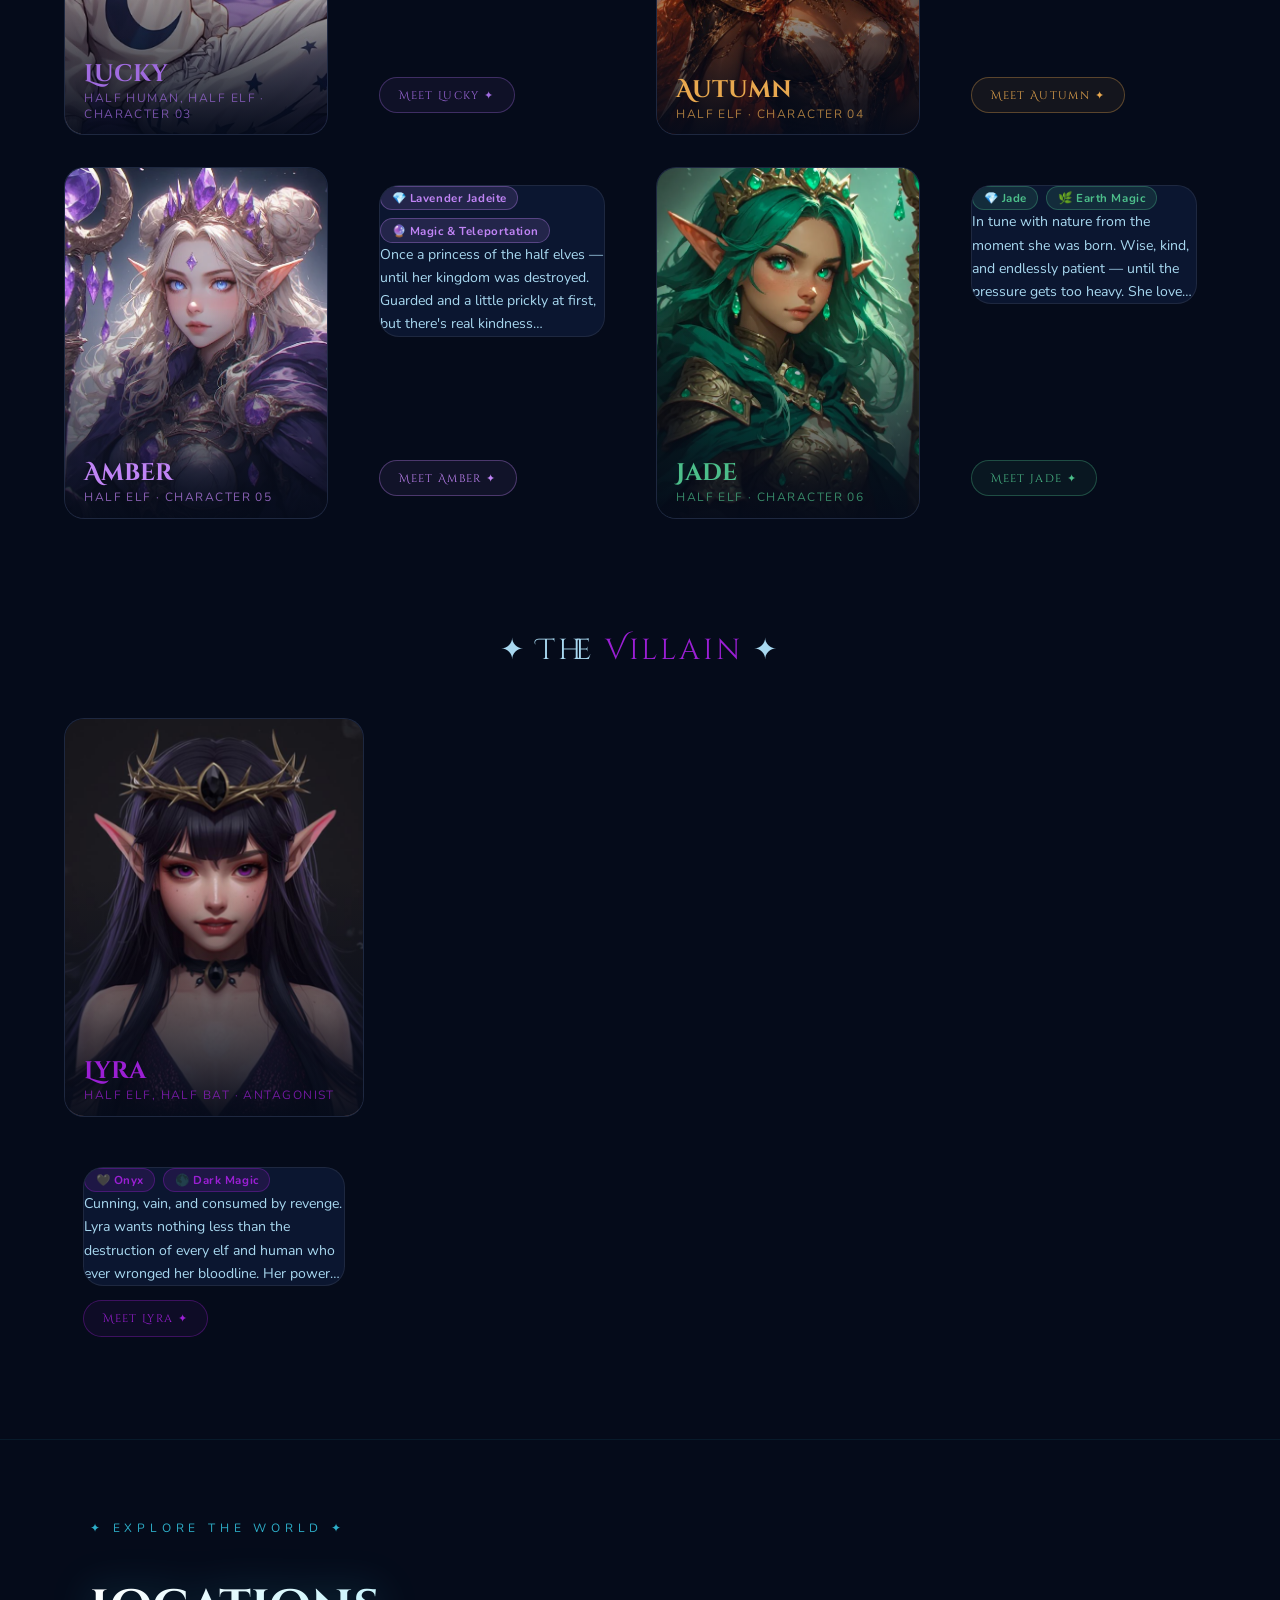
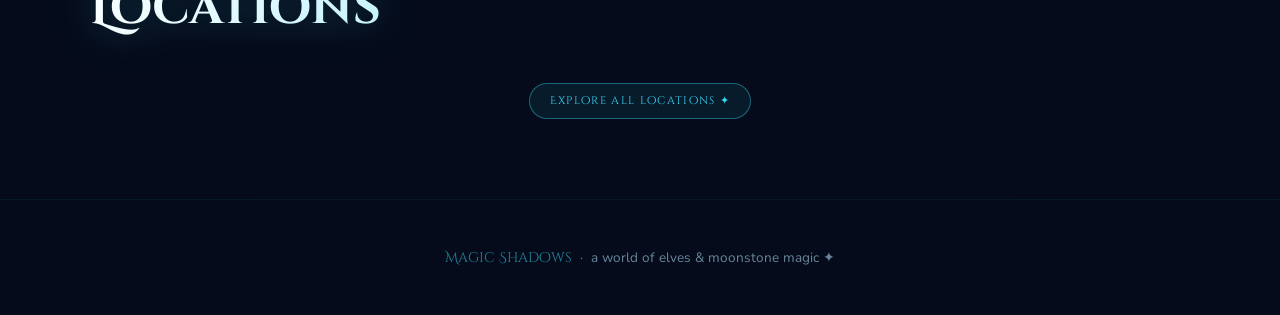
==== commit ee5f7b2f: "Add Lyra (villain) + Locations page with location-card component" ====
--- a/index.html
+++ b/index.html
@@ -3,6 +3,7 @@
 <head>
   <meta charset="UTF-8" />
   <meta name="viewport" content="width=device-width, initial-scale=1.0" />
+  <link rel="icon" type="image/svg+xml" href="favicon.svg" />
   <title>Magic Shadows ✨</title>
   <link rel="preconnect" href="https://fonts.googleapis.com" />
   <link rel="preconnect" href="https://fonts.gstatic.com" crossorigin />
@@ -15,26 +16,27 @@
 
 <!-- ── Hero ── -->
 <section class="hero">
-  <div class="hero-gem"></div>
+  <!-- Crescent moon: full circle masked by offset circle -->
+  <svg class="hero-gem" xmlns="http://www.w3.org/2000/svg" viewBox="0 0 64 64" width="72" height="72" aria-hidden="true">
+    <defs>
+      <mask id="moon-crescent">
+        <rect width="64" height="64" fill="white"/>
+        <circle cx="44" cy="20" r="24" fill="black"/>
+      </mask>
+    </defs>
+    <circle cx="26" cy="34" r="24" fill="#38d8f5" mask="url(#moon-crescent)"/>
+  </svg>
   <p class="hero-sparkle">✦ a world of elves &amp; magic ✦</p>
   <h1>Magic Shadows</h1>
   <p>Step into a realm where moonstone magic crackles through ancient elven forests and power runs deeper than anyone can explain.</p>
-  <div class="scroll-hint">meet the characters</div>
+  <div class="hero-coming-soon">
+    <p class="hero-book">Coming soon &nbsp;·&nbsp; <em>Book 1: The Magic Shadows</em></p>
+    <a href="#prologue" class="hero-prologue-link">Read the prologue now ↓</a>
+  </div>
 </section>
 
-<!-- ── Nav ── -->
-<nav>
-  <a href="index.html" class="nav-home">✦ Magic Shadows</a>
-  <a href="moon.html"   class="nav-link">Moon</a>
-  <a href="stella.html" class="nav-link">Stella</a>
-  <a href="lucky.html"  class="nav-link">Lucky</a>
-  <a href="autumn.html" class="nav-link">Autumn</a>
-  <a href="amber.html"  class="nav-link">Amber</a>
-  <a href="jade.html"   class="nav-link">Jade</a>
-</nav>
-
 <!-- ── Prologue ── -->
-<section class="prologue-section">
+<section class="prologue-section" id="prologue">
   <div class="prologue-inner">
     <p class="prologue-label">✦ Prologue ✦</p>
     <h2 class="prologue-title">The Storm-Born Twins</h2>
@@ -52,6 +54,19 @@
   </div>
 </section>
 
+<!-- ── Character Nav ── -->
+<nav>
+  <a href="index.html" class="nav-home">✦ Magic Shadows</a>
+  <a href="moon.html"   class="nav-link">Moon</a>
+  <a href="stella.html" class="nav-link">Stella</a>
+  <a href="lucky.html"  class="nav-link">Lucky</a>
+  <a href="autumn.html" class="nav-link">Autumn</a>
+  <a href="amber.html"  class="nav-link">Amber</a>
+  <a href="jade.html"      class="nav-link">Jade</a>
+  <a href="lyra.html"      class="nav-link">Lyra</a>
+  <a href="locations.html" class="nav-link">Locations</a>
+</nav>
+
 <!-- ── Character Previews ── -->
 <div class="characters-section">
   <p class="characters-heading">✦ Meet the <span>Characters</span> ✦</p>
@@ -70,7 +85,7 @@
       <div class="preview-card-body">
         <div class="preview-card-gems">
           <span class="preview-gem-tag" style="background:#38d8f522;border:1px solid #38d8f555;color:#38d8f5">💎 Moonstones</span>
-          <span class="preview-gem-tag" style="background:#38d8f522;border:1px solid #38d8f555;color:#38d8f5">👑 Elven Princess</span>
+          <span class="preview-gem-tag" style="background:#38d8f522;border:1px solid #38d8f555;color:#38d8f5">✨ Magic &amp; Shapeshifting</span>
         </div>
         <p class="preview-card-summary">Daughter of the Elven Queen, Moon was born with powers no one can fully explain. At 13 she stopped a traitor from destroying the kingdom — and she's only grown stronger since. Her favourite form? The fox. 🦊</p>
         <a href="moon.html" class="preview-card-cta" style="color:#38d8f5;border-color:#38d8f555;background:#38d8f511">
@@ -112,7 +127,7 @@
       <div class="preview-card-body">
         <div class="preview-card-gems">
           <span class="preview-gem-tag" style="background:#a06bdf22;border:1px solid #a06bdf55;color:#a06bdf">💎 Amethyst</span>
-          <span class="preview-gem-tag" style="background:#a06bdf22;border:1px solid #a06bdf55;color:#a06bdf">👁️ Eye Changer</span>
+          <span class="preview-gem-tag" style="background:#a06bdf22;border:1px solid #a06bdf55;color:#a06bdf">⚡ Lightning Magic</span>
         </div>
         <p class="preview-card-summary">Lightning-touched and part elf, Lucky's powers woke up at 16 — while she was asleep. One second floating mid-air, next second her sister was screaming. Not exactly the cool awakening she imagined. ✨</p>
         <a href="lucky.html" class="preview-card-cta" style="color:#a06bdf;border-color:#a06bdf55;background:#a06bdf11">
@@ -154,7 +169,7 @@
       <div class="preview-card-body">
         <div class="preview-card-gems">
           <span class="preview-gem-tag" style="background:#c084f522;border:1px solid #c084f555;color:#c084f5">💎 Lavender Jadeite</span>
-          <span class="preview-gem-tag" style="background:#c084f522;border:1px solid #c084f555;color:#c084f5">🔮 Truth Seeker</span>
+          <span class="preview-gem-tag" style="background:#c084f522;border:1px solid #c084f555;color:#c084f5">🔮 Magic &amp; Teleportation</span>
         </div>
         <p class="preview-card-summary">Once a princess of the half elves — until her kingdom was destroyed. Guarded and a little prickly at first, but there's real kindness underneath. She's still learning to trust, still learning her powers. Her story is just beginning. 💜</p>
         <a href="amber.html" class="preview-card-cta" style="color:#c084f5;border-color:#c084f555;background:#c084f511">
@@ -187,6 +202,53 @@
   </div>
 </div>
 
+<!-- ── Villain ── -->
+<div class="characters-section" style="padding-top:2rem">
+  <p class="characters-heading">✦ The <span style="color:#9b1fd4">Villain</span> ✦</p>
+  <div class="preview-grid" style="max-width:300px">
+
+    <a href="lyra.html" class="preview-card" style="--card-accent:#9b1fd4">
+      <div class="preview-card-img">
+        <img src="images/lyra/lyra-normal.png" alt="Lyra" loading="lazy" />
+        <div class="preview-card-img-label">
+          <div class="preview-card-name" style="color:#9b1fd4">Lyra</div>
+          <div class="preview-card-creature" style="color:#9b1fd4">Half Elf, Half Bat · Antagonist</div>
+        </div>
+      </div>
+      <div class="preview-card-body">
+        <div class="preview-card-gems">
+          <span class="preview-gem-tag" style="background:#9b1fd422;border:1px solid #9b1fd455;color:#9b1fd4">🖤 Onyx</span>
+          <span class="preview-gem-tag" style="background:#9b1fd422;border:1px solid #9b1fd455;color:#9b1fd4">🌑 Dark Magic</span>
+        </div>
+        <p class="preview-card-summary">Cunning, vain, and consumed by revenge. Lyra wants nothing less than the destruction of every elf and human who ever wronged her bloodline. Her power is growing — and so is her army. 🖤</p>
+        <a href="lyra.html" class="preview-card-cta" style="color:#9b1fd4;border-color:#9b1fd455;background:#9b1fd411">
+          Meet Lyra ✦
+        </a>
+      </div>
+    </a>
+
+  </div>
+</div>
+
+<!-- ── Locations preview ── -->
+<div class="locations-section" style="padding-bottom:5rem">
+  <div class="locations-inner">
+    <p class="locations-subheading">✦ Explore the World ✦</p>
+    <h2 class="locations-heading">Locations</h2>
+    <div class="locations-grid">
+      <location-card name="The Elven Castle"       img="images/locations/elven-castle.png"       accent="#38d8f5"></location-card>
+      <location-card name="The Throne Room"         img="images/locations/throne-room.png"         accent="#c9a84c"></location-card>
+      <location-card name="The Training Room"       img="images/locations/training-room.png"       accent="#4cbe8a"></location-card>
+      <location-card name="Stella &amp; Lucky's House" img="images/locations/stella-lucky-house.png" accent="#e8634f"></location-card>
+    </div>
+    <div style="text-align:center;margin-top:2rem">
+      <a href="locations.html" class="preview-card-cta" style="color:#38d8f5;border-color:rgba(56,216,245,.4);background:rgba(56,216,245,.08);display:inline-flex">
+        Explore all locations ✦
+      </a>
+    </div>
+  </div>
+</div>
+
 <footer>
   <span>Magic Shadows</span> &nbsp;·&nbsp; a world of elves &amp; moonstone magic ✦
 </footer>
--- a/css/styles.css
+++ b/css/styles.css
@@ -198,16 +198,58 @@
   color: var(--soft); max-width: 560px; line-height: 1.7; margin-bottom: 2.5rem;
 }
 .hero-gem {
-  width: 60px; height: 60px; margin-bottom: 1.5rem;
-  background: radial-gradient(circle at 35% 35%, #fff, #38d8f5 50%, #1a4a8a);
-  clip-path: polygon(50% 0%, 100% 38%, 82% 100%, 18% 100%, 0% 38%);
-  filter: drop-shadow(0 0 20px #38d8f5);
-  animation: gemPulse 3s ease-in-out infinite;
-}
-@keyframes gemPulse {
-  0%,100% { filter: drop-shadow(0 0 20px #38d8f5); transform: scale(1); }
-  50%      { filter: drop-shadow(0 0 40px #00c8ff); transform: scale(1.08); }
-}
+  margin-bottom: 1.5rem;
+  filter:
+    drop-shadow(0 0 10px rgba(56,216,245,.9))
+    drop-shadow(0 0 28px rgba(56,216,245,.55))
+    drop-shadow(0 0 55px rgba(56,216,245,.25));
+  animation: moonFloat 4s ease-in-out infinite;
+}
+@keyframes moonFloat {
+  0%,100% {
+    transform: translateY(0px);
+    filter:
+      drop-shadow(0 0 10px rgba(56,216,245,.9))
+      drop-shadow(0 0 28px rgba(56,216,245,.55))
+      drop-shadow(0 0 55px rgba(56,216,245,.25));
+  }
+  50% {
+    transform: translateY(-9px);
+    filter:
+      drop-shadow(0 0 18px rgba(56,216,245,1))
+      drop-shadow(0 0 45px rgba(56,216,245,.75))
+      drop-shadow(0 0 80px rgba(56,216,245,.35));
+  }
+}
+.hero-coming-soon {
+  display: flex; flex-direction: column; align-items: center; gap: .6rem;
+  margin-bottom: 2rem;
+  padding-top: .5rem;
+  border-top: 1px solid rgba(56,216,245,.15);
+}
+
+.hero-book {
+  font-size: .9rem; color: var(--soft); letter-spacing: .04em;
+}
+.hero-book em {
+  color: var(--white); font-style: italic; font-weight: 600;
+}
+
+.hero-prologue-link {
+  font-family: 'Cinzel Decorative', serif;
+  font-size: .75rem; letter-spacing: .12em;
+  color: #38d8f5; text-decoration: none;
+  padding: .5rem 1.4rem; border-radius: 30px;
+  border: 1px solid rgba(56,216,245,.4);
+  background: rgba(56,216,245,.08);
+  transition: all .25s;
+}
+.hero-prologue-link:hover {
+  background: rgba(56,216,245,.18);
+  box-shadow: 0 0 20px rgba(56,216,245,.25);
+  letter-spacing: .16em;
+}
+
 .scroll-hint {
   position: absolute; bottom: 2rem;
   display: flex; flex-direction: column; align-items: center; gap: .4rem;
@@ -340,6 +382,88 @@
 }
 
 /* ══════════════════════════════════════════════
+   LOCATIONS — location-card component + page
+   ══════════════════════════════════════════════ */
+
+.locations-section {
+  position: relative; z-index: 1;
+  padding: 5rem 1.5rem;
+  border-top: 1px solid rgba(56,216,245,.08);
+}
+
+.locations-inner { max-width: 1100px; margin: 0 auto; }
+
+.locations-heading {
+  font-family: 'Cinzel Decorative', serif;
+  font-size: clamp(1.8rem, 5vw, 3rem);
+  background: linear-gradient(135deg, #fff, #38d8f5);
+  -webkit-background-clip: text; -webkit-text-fill-color: transparent; background-clip: text;
+  filter: drop-shadow(0 0 20px rgba(56,216,245,.3));
+  margin-bottom: .6rem;
+}
+
+.locations-subheading {
+  font-size: .75rem; letter-spacing: .4em; text-transform: uppercase;
+  color: #38d8f5; margin-bottom: 2.5rem; opacity: .8;
+}
+
+.locations-grid {
+  display: grid;
+  grid-template-columns: repeat(auto-fill, minmax(240px, 1fr));
+  gap: 1.5rem;
+}
+
+.location-card {
+  background: var(--card);
+  border-radius: 18px; overflow: hidden;
+  border: 1px solid rgba(56,216,245,.12);
+  transition: transform .3s, box-shadow .3s, border-color .3s;
+}
+.location-card:hover {
+  transform: translateY(-6px);
+  border-color: var(--loc-accent, #38d8f5);
+  box-shadow: 0 12px 40px color-mix(in srgb, var(--loc-accent, #38d8f5) 20%, transparent);
+}
+
+.location-card-img {
+  position: relative; aspect-ratio: 16/10; overflow: hidden; cursor: pointer;
+}
+.location-card-img img {
+  width: 100%; height: 100%; object-fit: cover; display: block;
+  transition: transform .5s ease;
+}
+.location-card:hover .location-card-img img { transform: scale(1.06); }
+
+.loc-img-placeholder {
+  width: 100%; height: 100%;
+  display: flex; align-items: center; justify-content: center;
+  flex-direction: column; gap: .5rem;
+  background: rgba(11,22,48,.9); color: rgba(255,255,255,.2);
+  font-size: .8rem; letter-spacing: .1em;
+}
+.loc-img-placeholder span { font-size: 2rem; opacity: .3; }
+
+.location-card-overlay {
+  position: absolute; inset: 0;
+  background: linear-gradient(180deg, transparent 50%, rgba(5,11,26,.85) 100%);
+  pointer-events: none;
+}
+
+.location-card-name {
+  position: absolute; bottom: 0; left: 0; right: 0;
+  font-family: 'Cinzel Decorative', serif;
+  font-size: 1rem; padding: .8rem 1rem;
+  filter: drop-shadow(0 2px 8px rgba(0,0,0,.8));
+  z-index: 1;
+}
+
+.location-card-desc {
+  padding: .9rem 1.1rem;
+  font-size: .88rem; line-height: 1.65; color: var(--soft);
+}
+.location-card-desc.missing { color: rgba(255,255,255,.25); font-style: italic; }
+
+/* ══════════════════════════════════════════════
    DETAIL PAGES — Character Card
    ══════════════════════════════════════════════ */
 
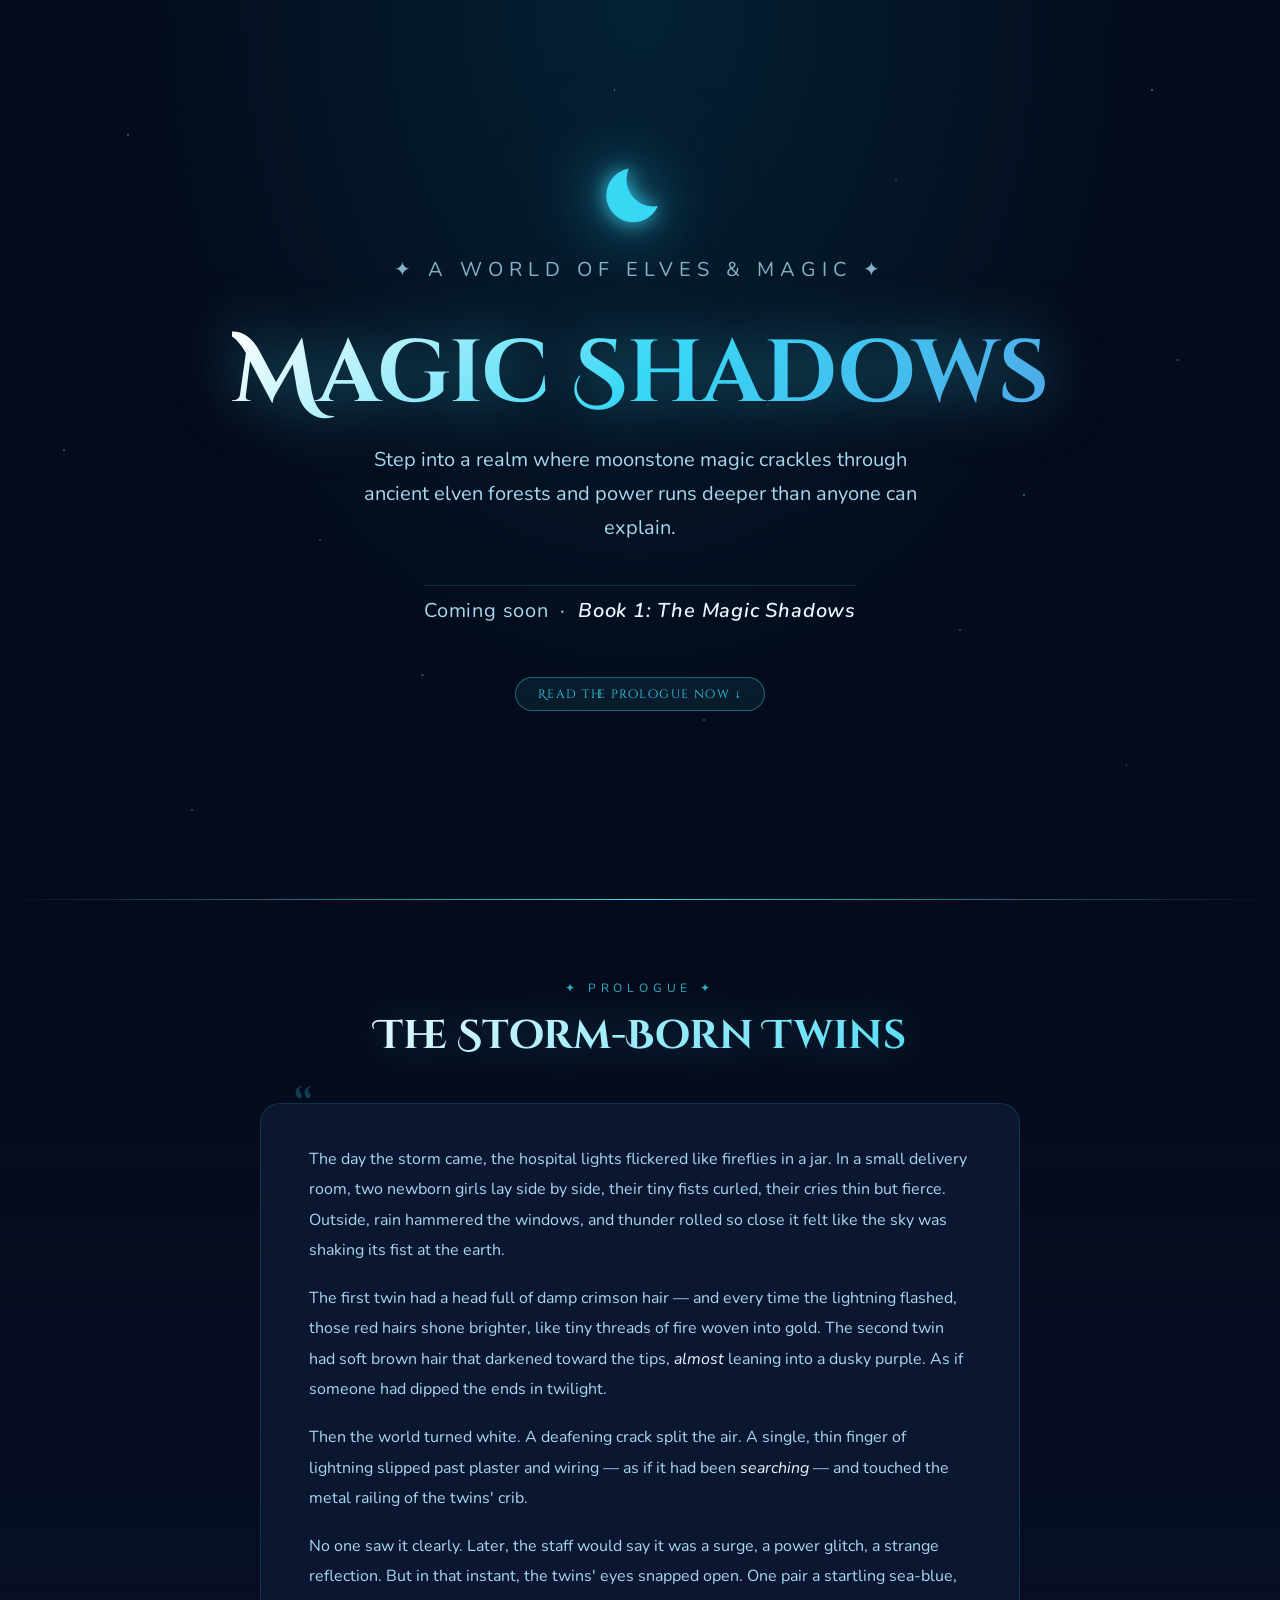
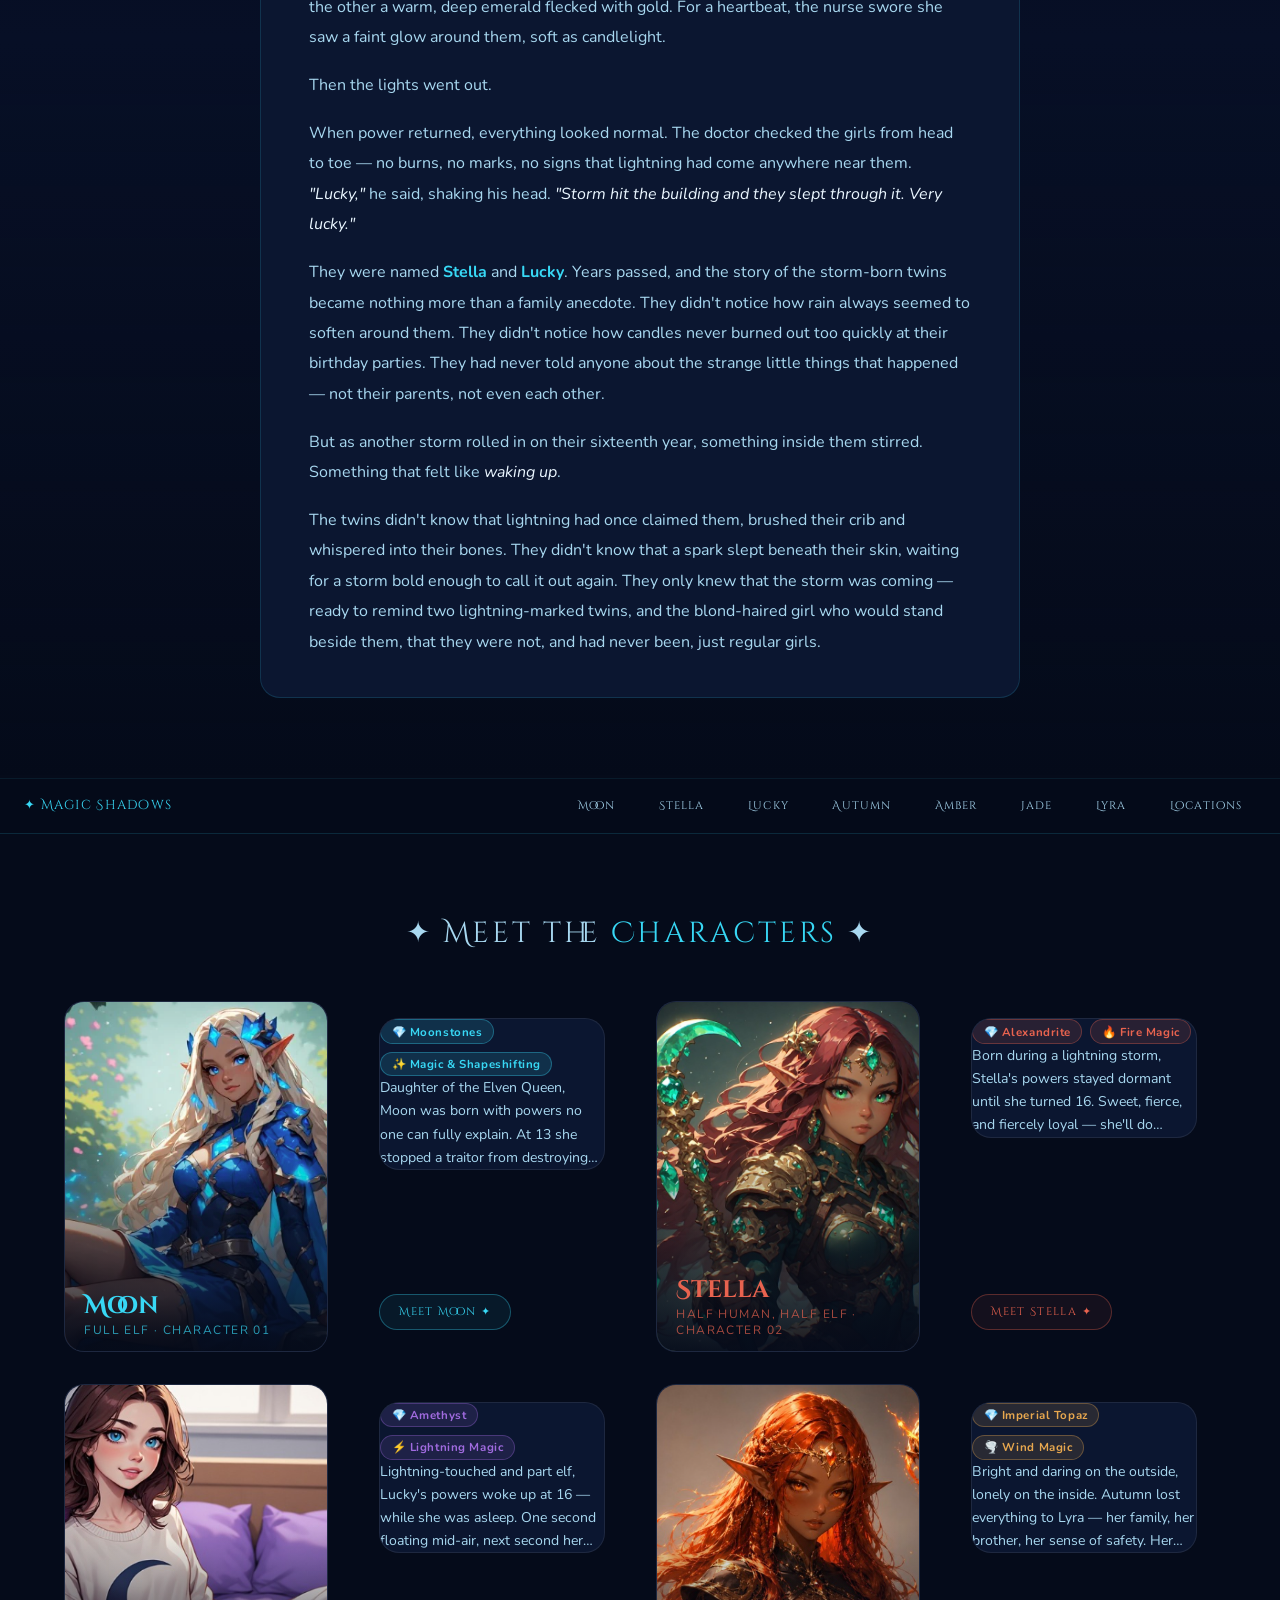
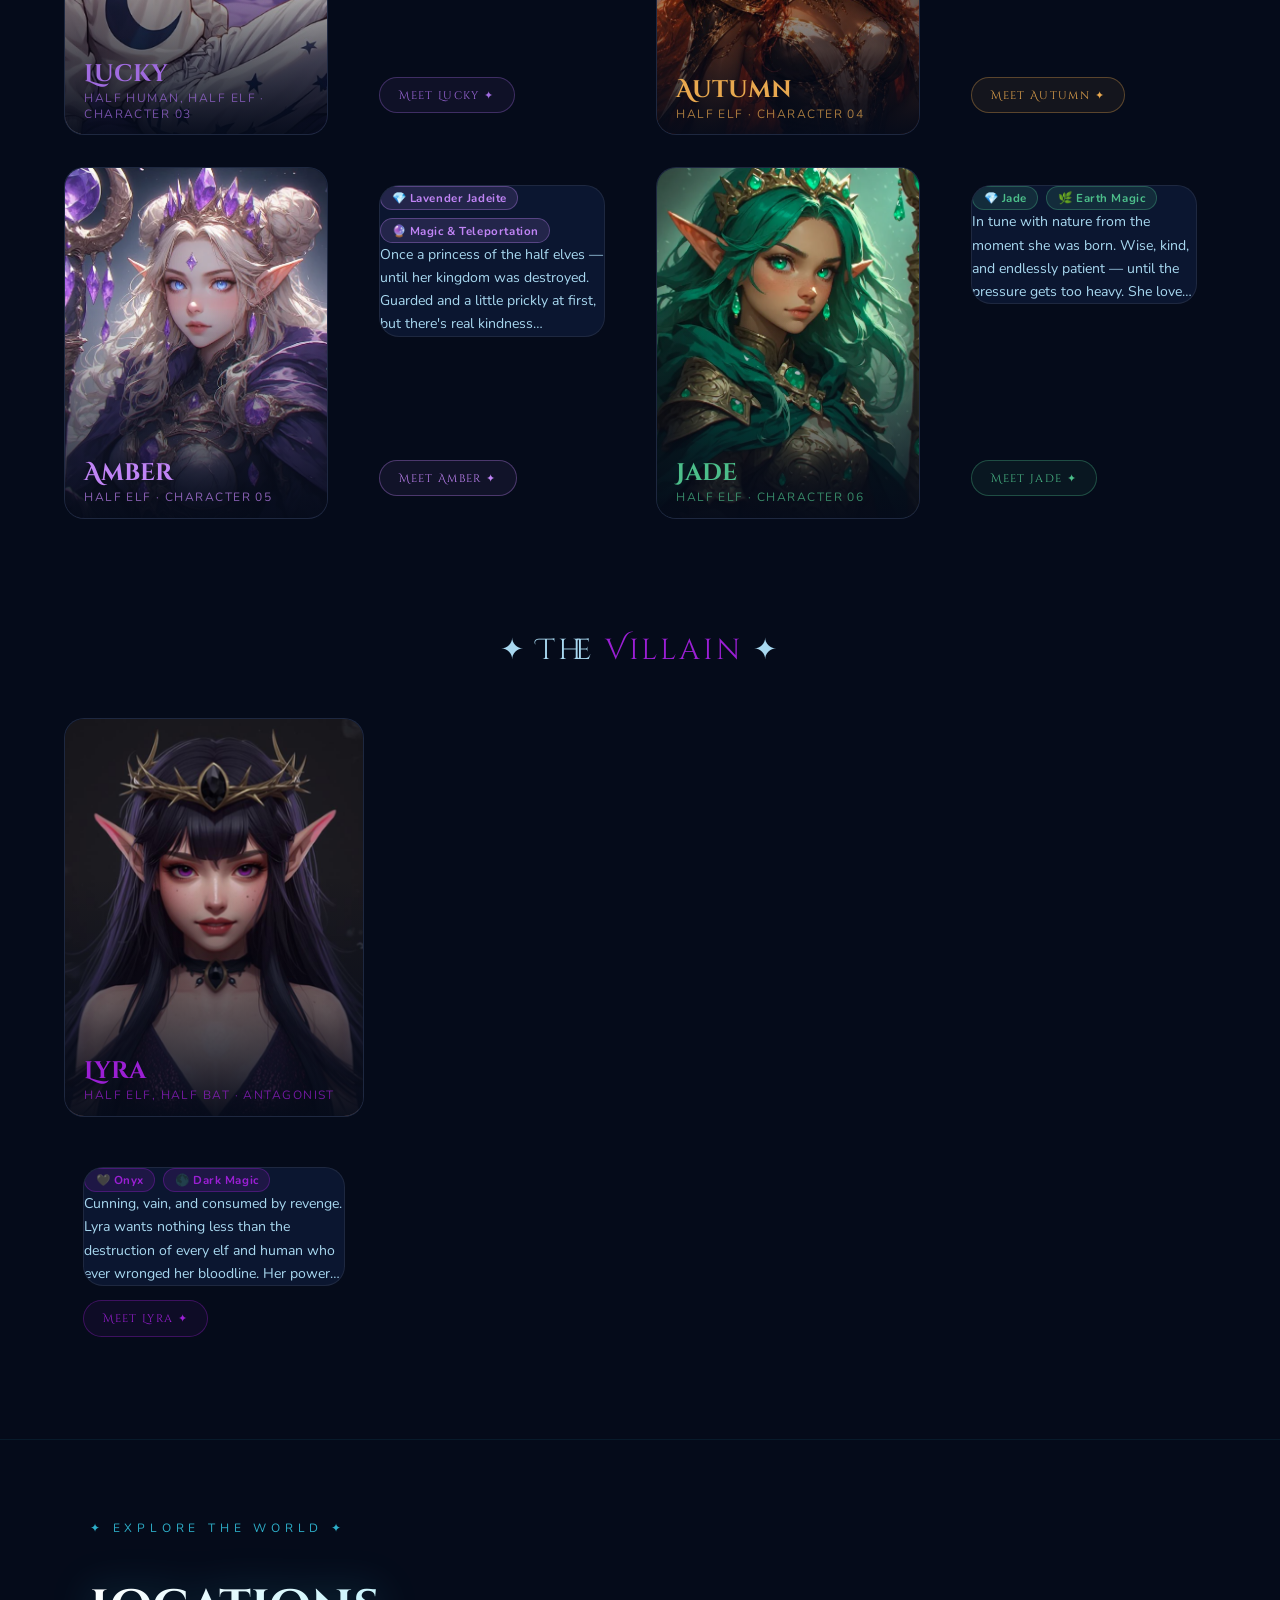
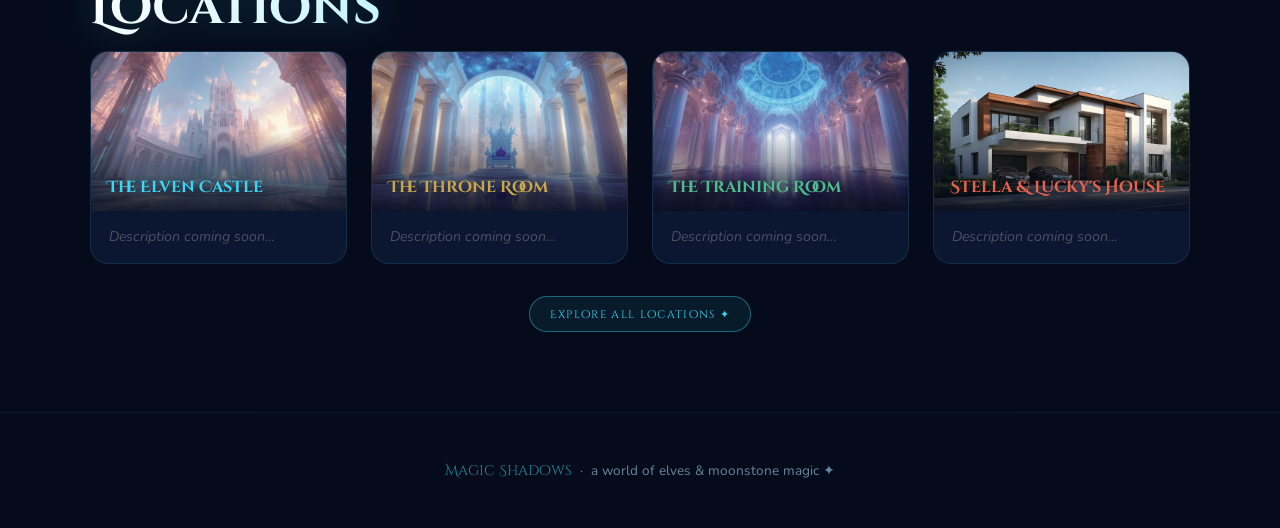
==== commit 039c530c: "Fix: add missing script tag to index.html so components render" ====
--- a/index.html
+++ b/index.html
@@ -253,5 +253,11 @@
   <span>Magic Shadows</span> &nbsp;·&nbsp; a world of elves &amp; moonstone magic ✦
 </footer>
 
+<div class="lightbox" id="lightbox" onclick="closeLightbox()">
+  <button class="lightbox-close" onclick="closeLightbox()">✕</button>
+  <img id="lightbox-img" src="" alt="" />
+</div>
+
+<script src="js/character-card.js"></script>
 </body>
 </html>
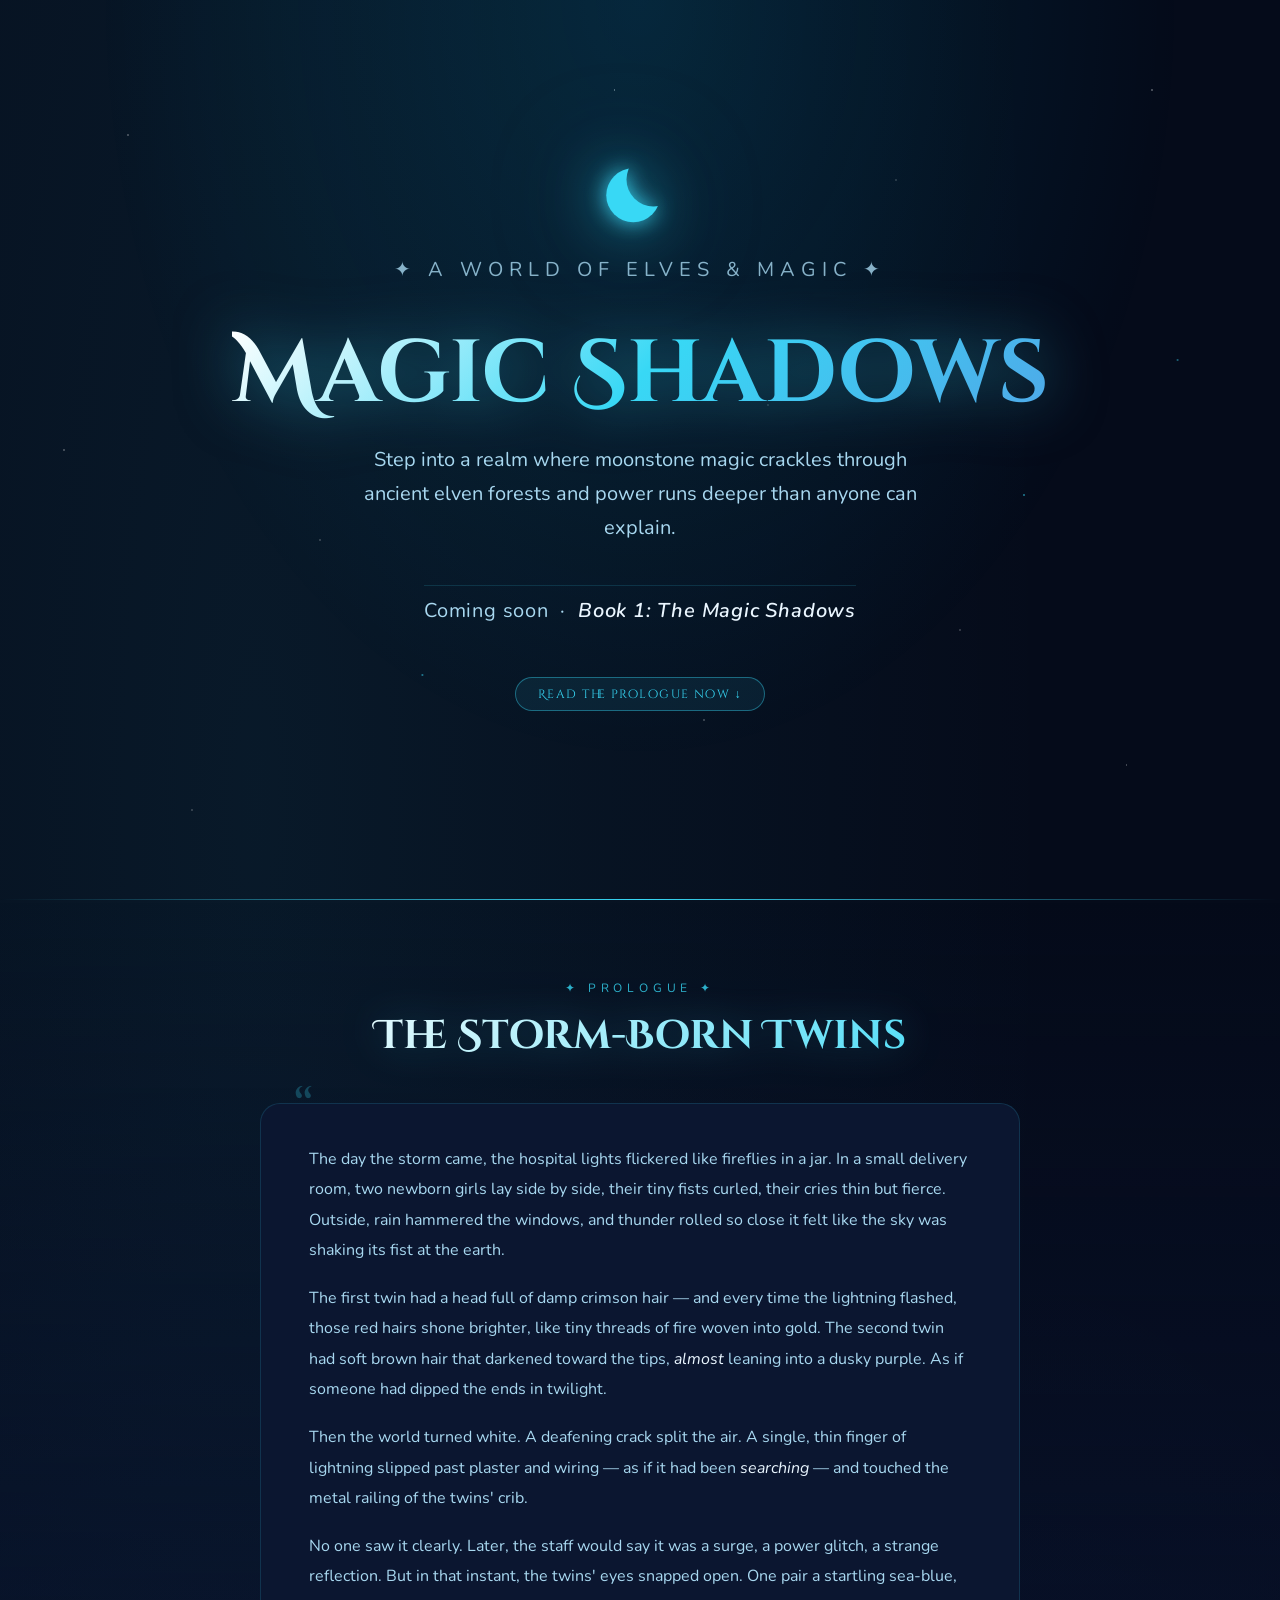
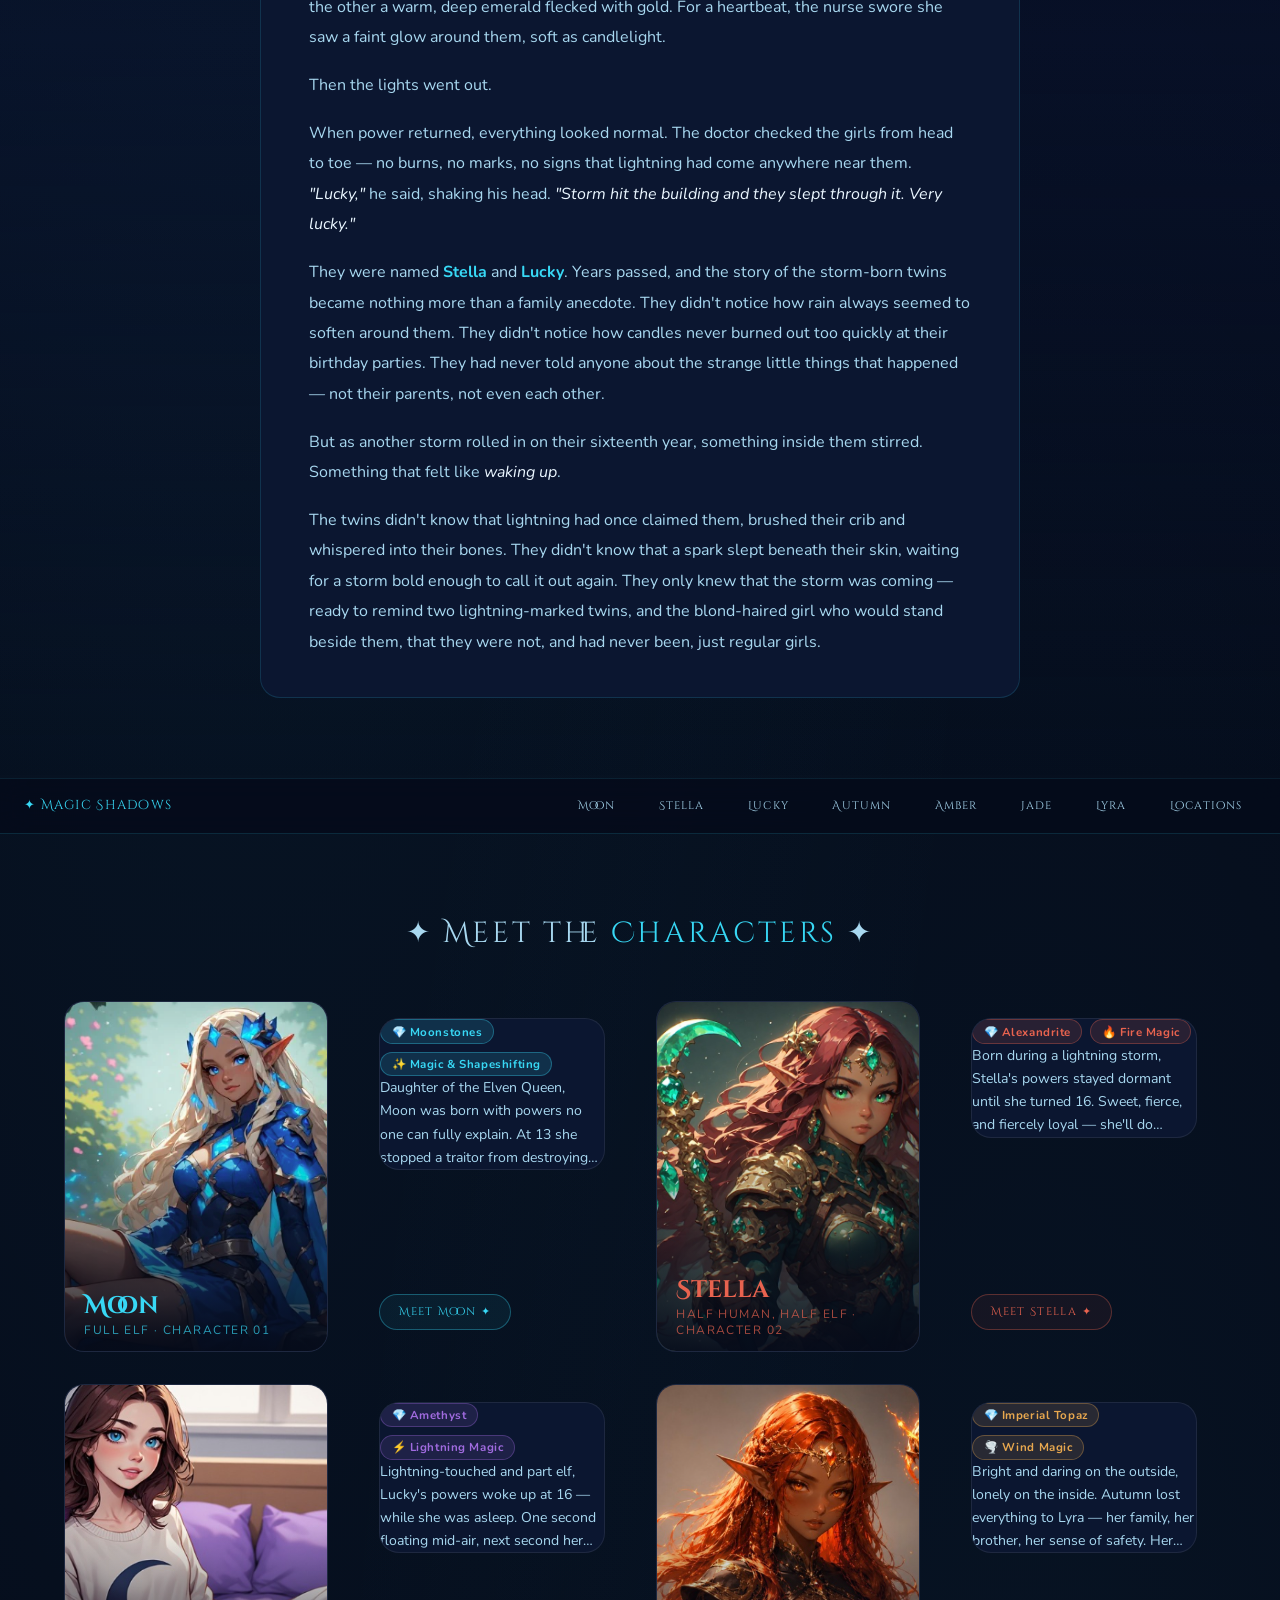
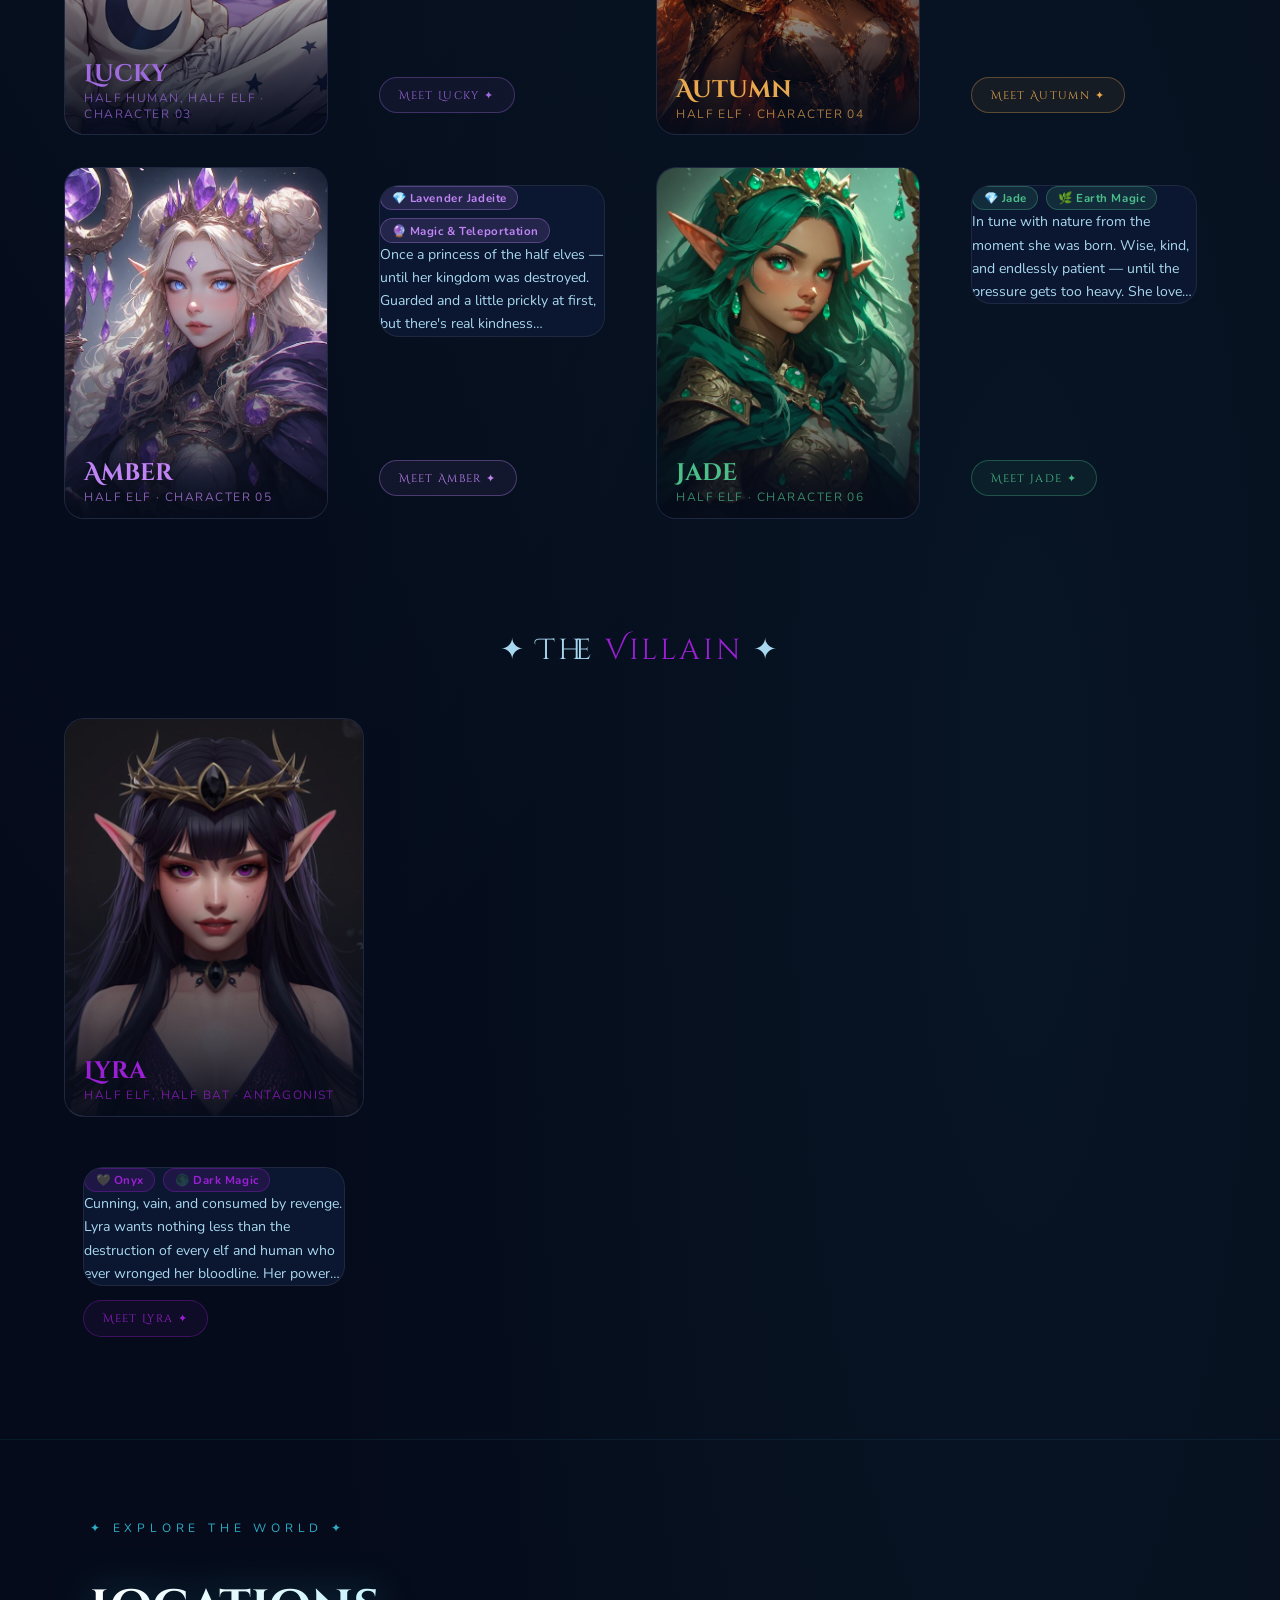
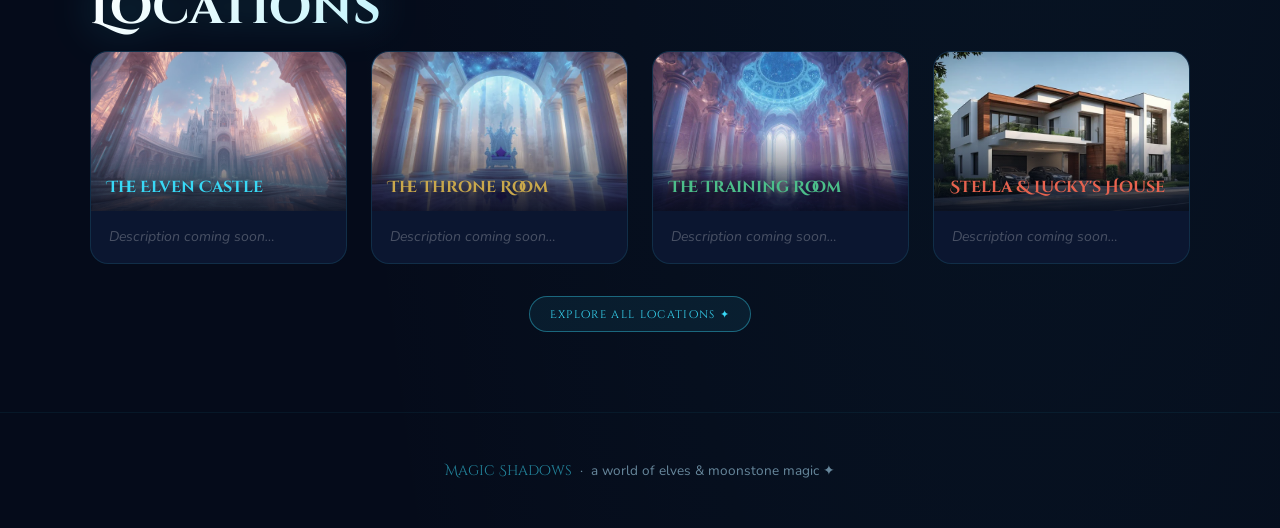
==== commit b96bd039: "Add per-character ambient background colour using --page-accent CSS variable" ====
--- a/index.html
+++ b/index.html
@@ -10,7 +10,7 @@
   <link href="https://fonts.googleapis.com/css2?family=Cinzel+Decorative:wght@400;700&family=Nunito:ital,wght@0,400;0,600;0,700;1,400&display=swap" rel="stylesheet" />
   <link rel="stylesheet" href="css/styles.css" />
 </head>
-<body>
+<body style="--page-accent:#38d8f5">
 
 <div class="stars"></div>
 
--- a/css/styles.css
+++ b/css/styles.css
@@ -14,7 +14,10 @@
 html { scroll-behavior: smooth; }
 
 body {
-  background: var(--navy);
+  background:
+    radial-gradient(ellipse at 20% 15%, color-mix(in srgb, var(--page-accent, #38d8f5) 7%, transparent) 0%, transparent 55%),
+    radial-gradient(ellipse at 80% 75%, color-mix(in srgb, var(--page-accent, #38d8f5) 5%, transparent) 0%, transparent 50%),
+    var(--navy);
   color: var(--white);
   font-family: 'Nunito', sans-serif;
   overflow-x: hidden;
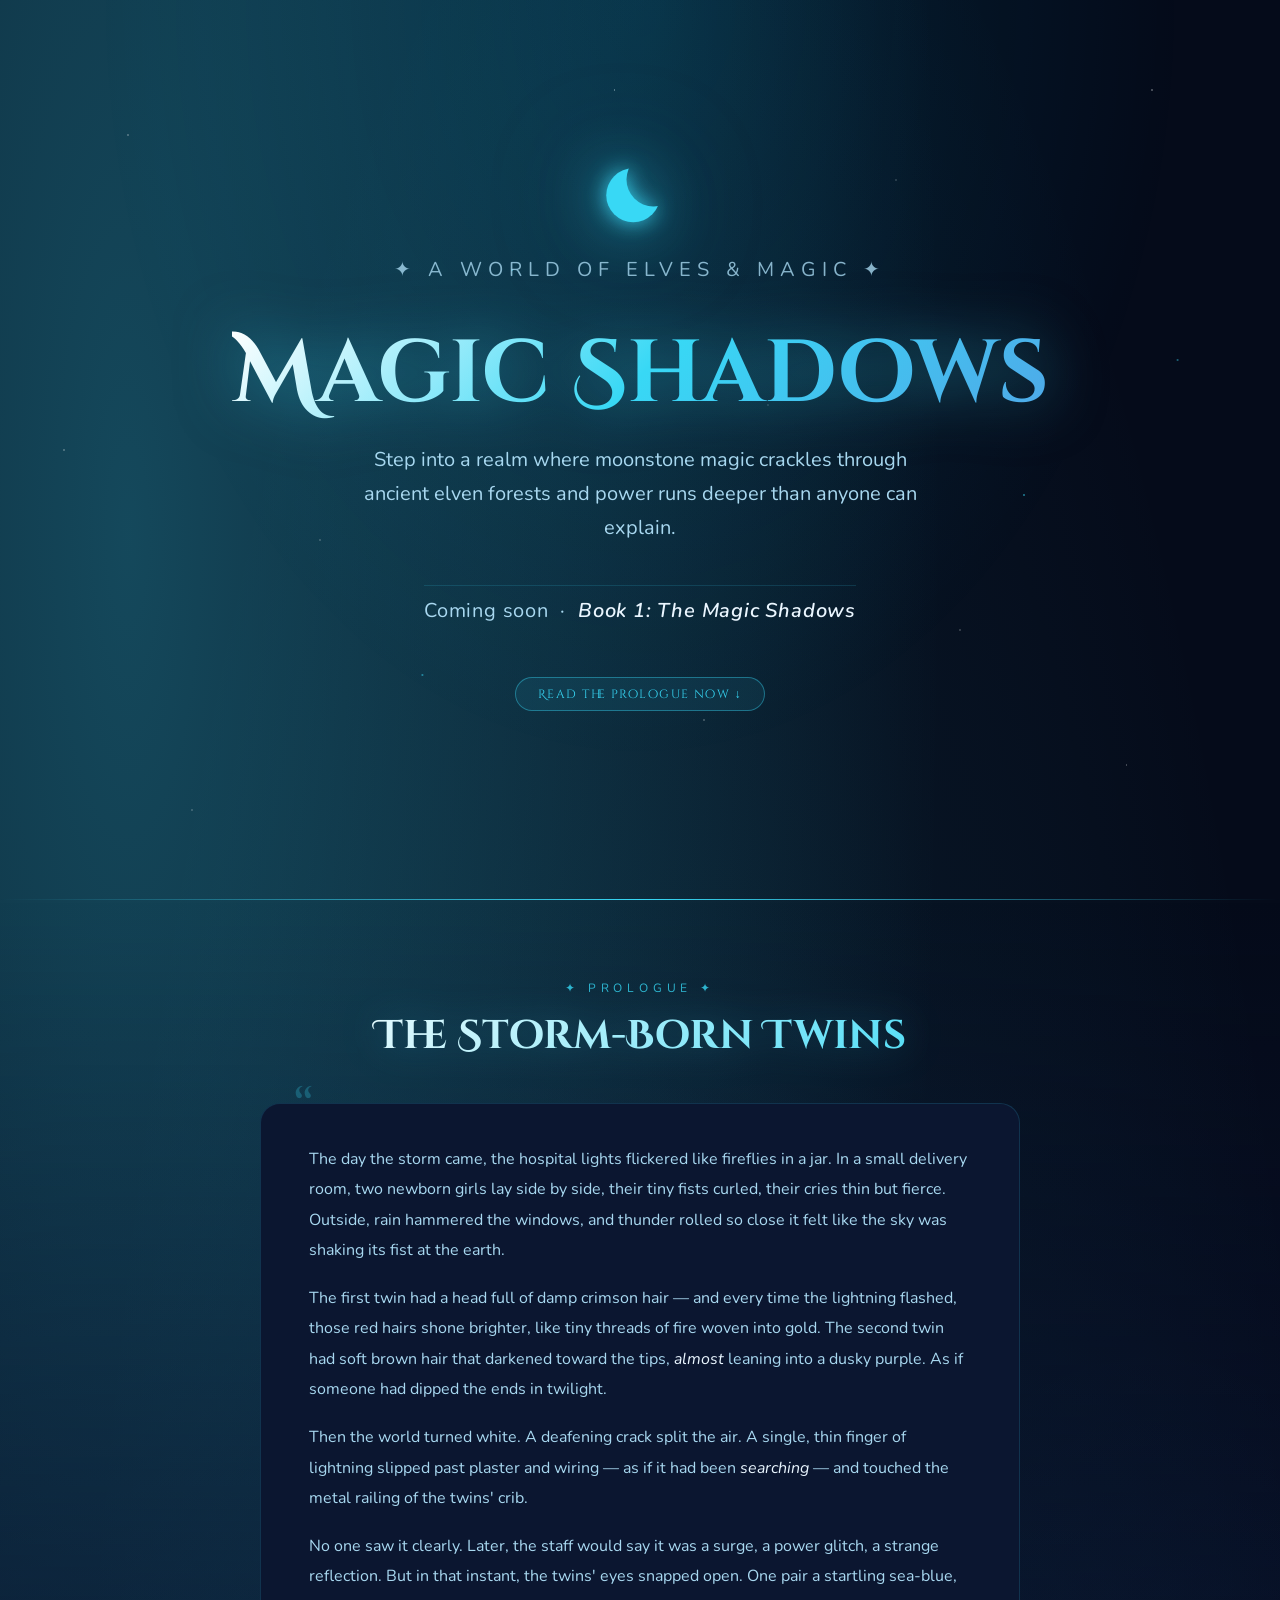
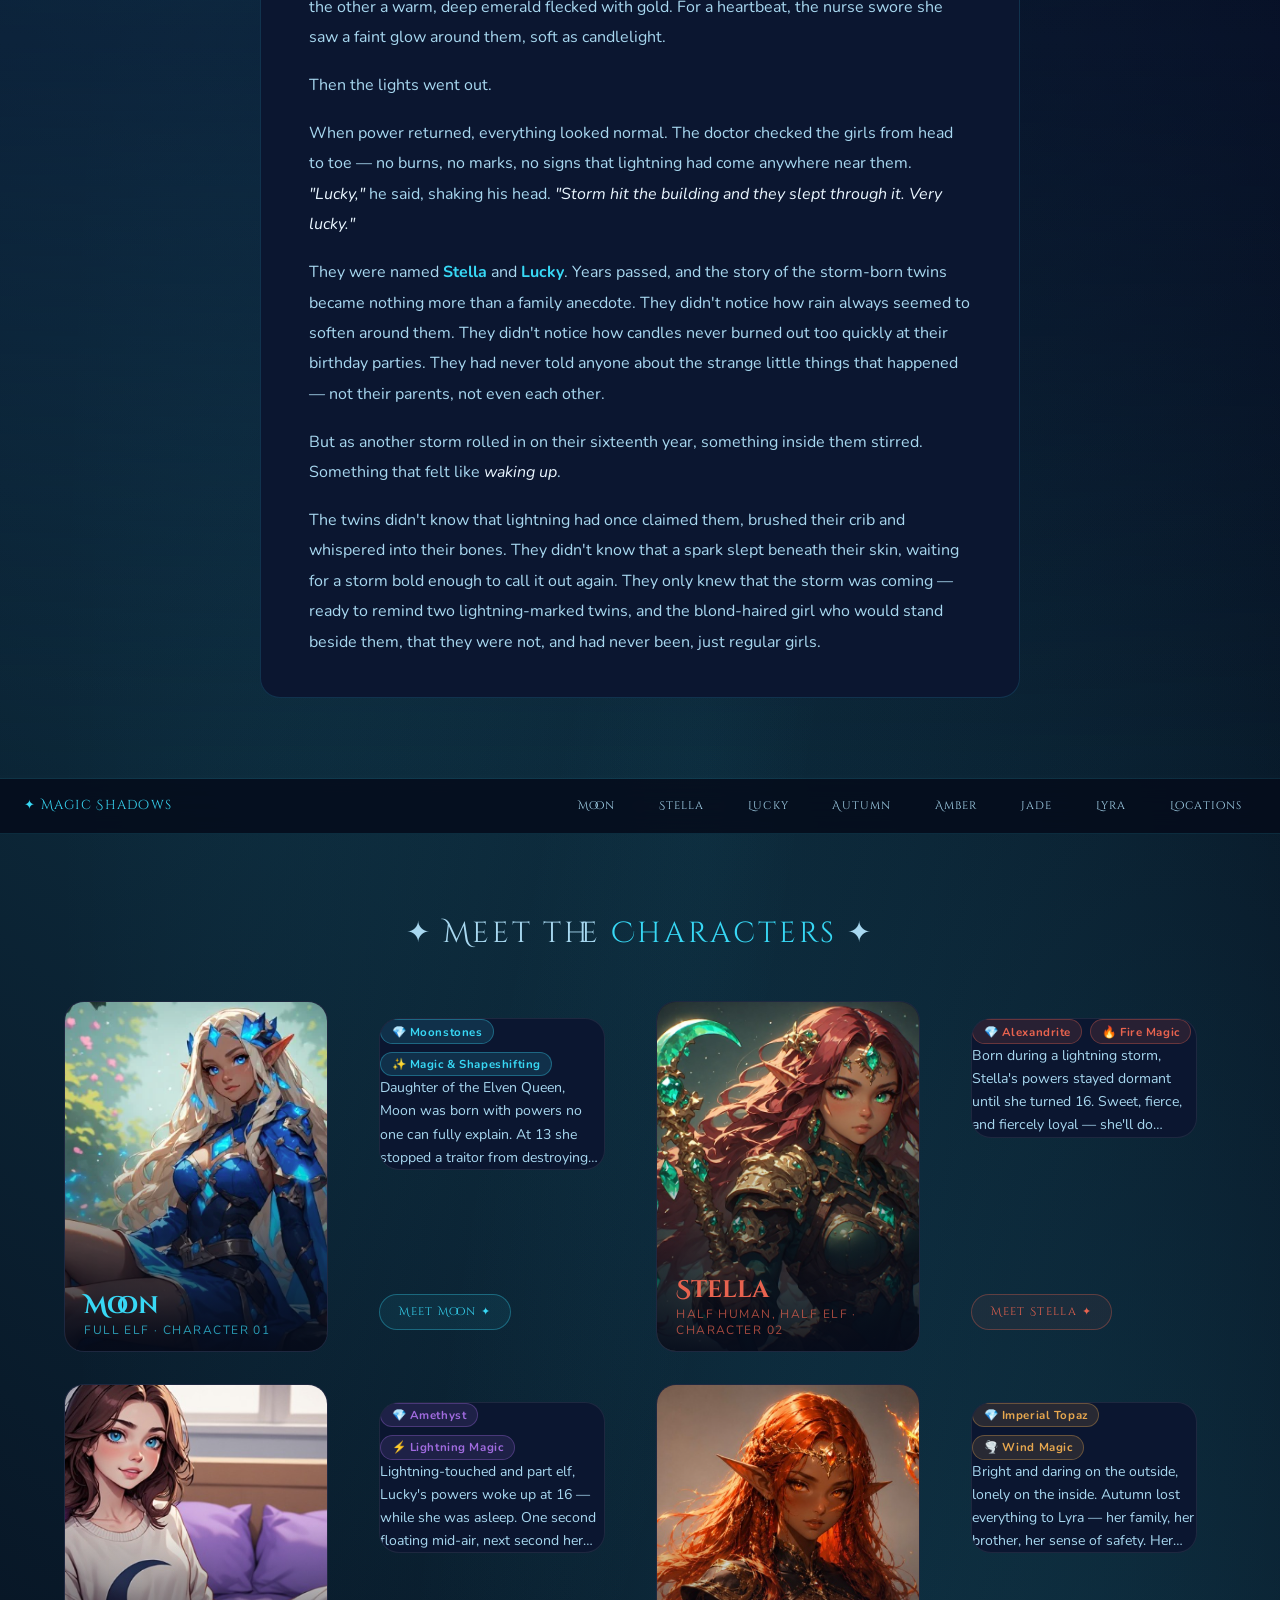
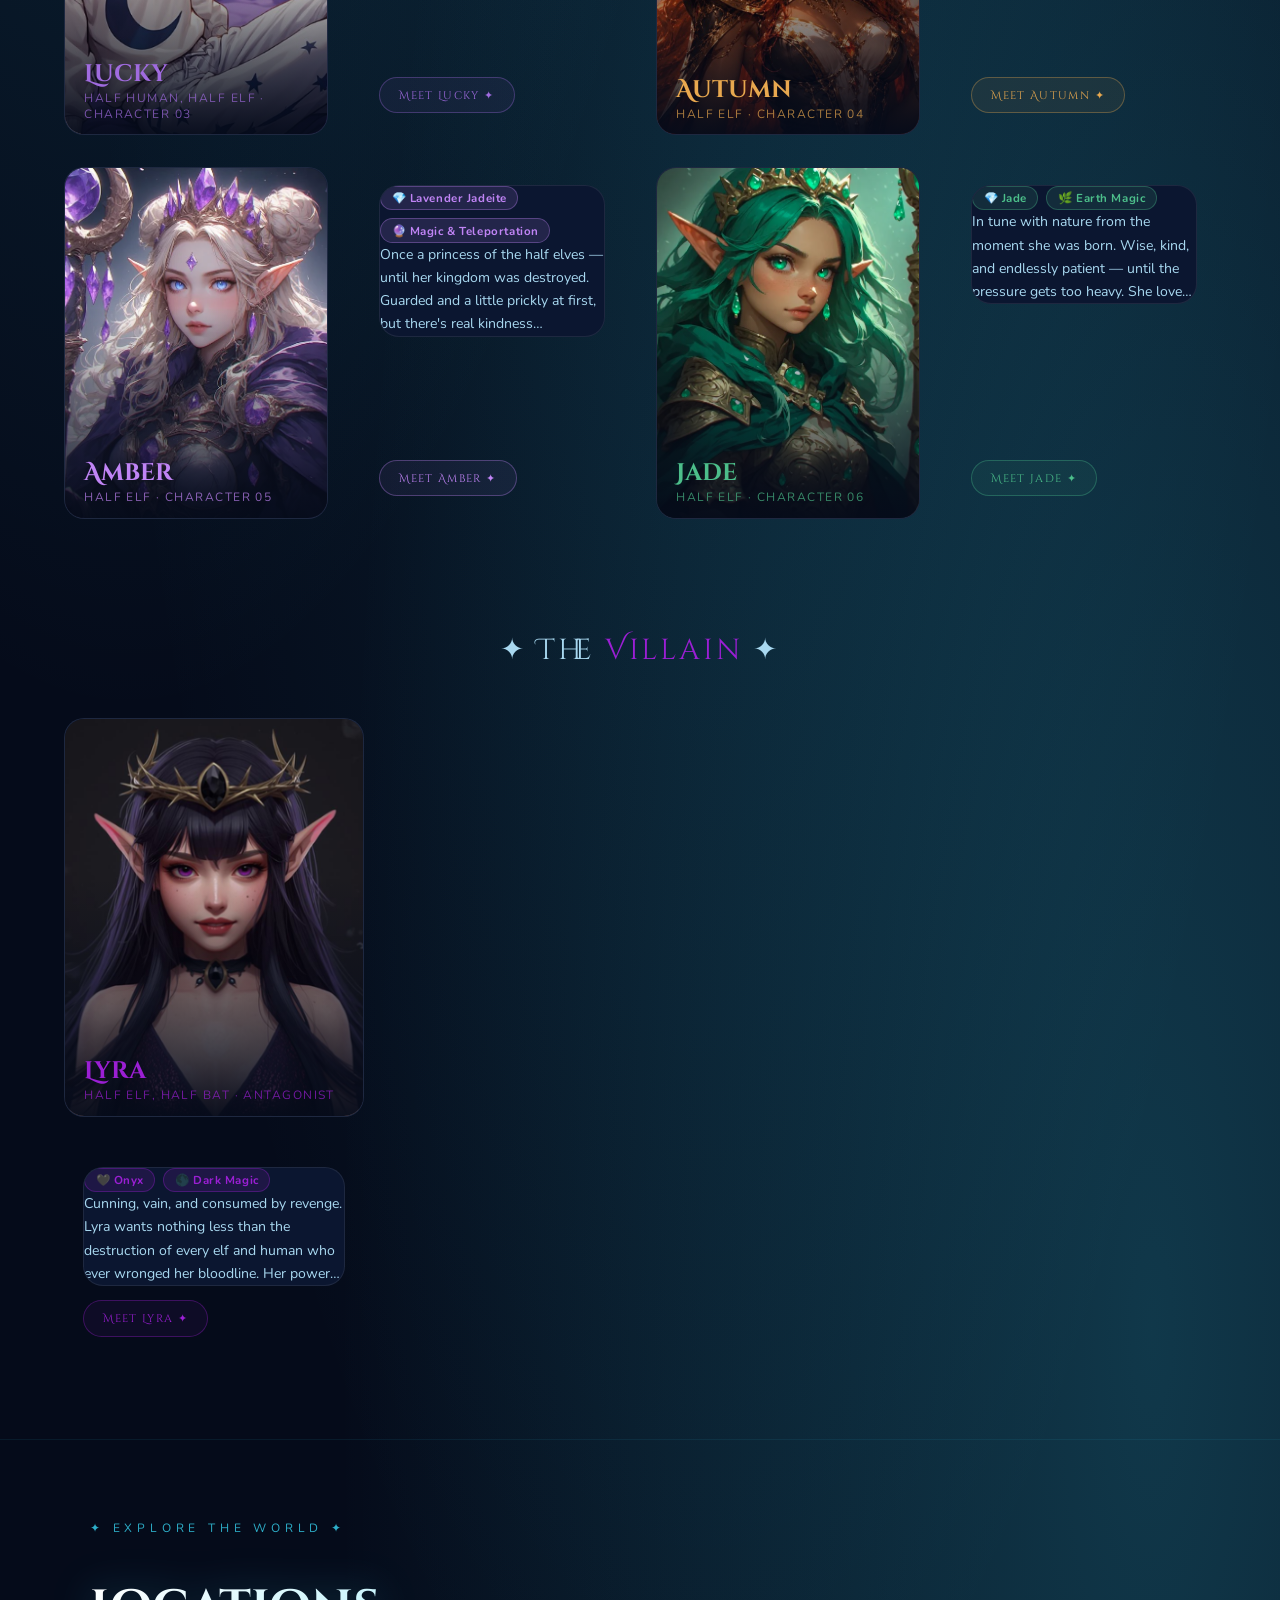
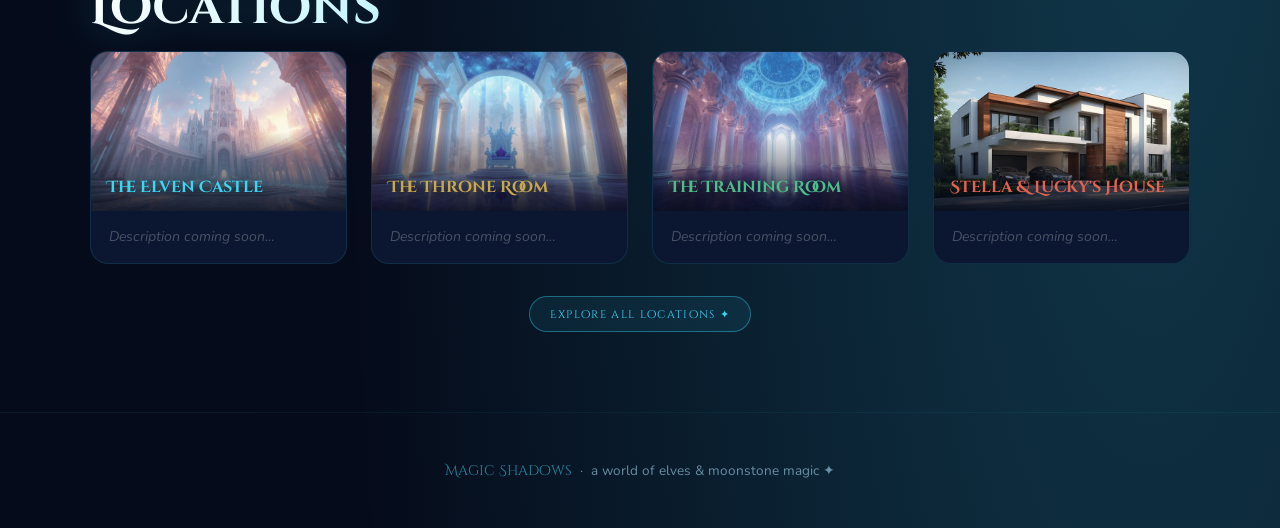
==== commit 2b01dd1d: "Give each character page a distinct dark background color" ====
--- a/index.html
+++ b/index.html
@@ -10,7 +10,7 @@
   <link href="https://fonts.googleapis.com/css2?family=Cinzel+Decorative:wght@400;700&family=Nunito:ital,wght@0,400;0,600;0,700;1,400&display=swap" rel="stylesheet" />
   <link rel="stylesheet" href="css/styles.css" />
 </head>
-<body style="--page-accent:#38d8f5">
+<body style="--page-accent:#38d8f5;--page-bg:#050b1a">
 
 <div class="stars"></div>
 
--- a/css/styles.css
+++ b/css/styles.css
@@ -15,9 +15,10 @@
 
 body {
   background:
-    radial-gradient(ellipse at 20% 15%, color-mix(in srgb, var(--page-accent, #38d8f5) 7%, transparent) 0%, transparent 55%),
-    radial-gradient(ellipse at 80% 75%, color-mix(in srgb, var(--page-accent, #38d8f5) 5%, transparent) 0%, transparent 50%),
-    var(--navy);
+    radial-gradient(ellipse at 10%  10%, color-mix(in srgb, var(--page-accent, #38d8f5) 30%, transparent) 0%, transparent 50%),
+    radial-gradient(ellipse at 90%  85%, color-mix(in srgb, var(--page-accent, #38d8f5) 22%, transparent) 0%, transparent 50%),
+    radial-gradient(ellipse at 55%  45%, color-mix(in srgb, var(--page-accent, #38d8f5) 12%, transparent) 0%, transparent 65%),
+    var(--page-bg, var(--navy));
   color: var(--white);
   font-family: 'Nunito', sans-serif;
   overflow-x: hidden;
